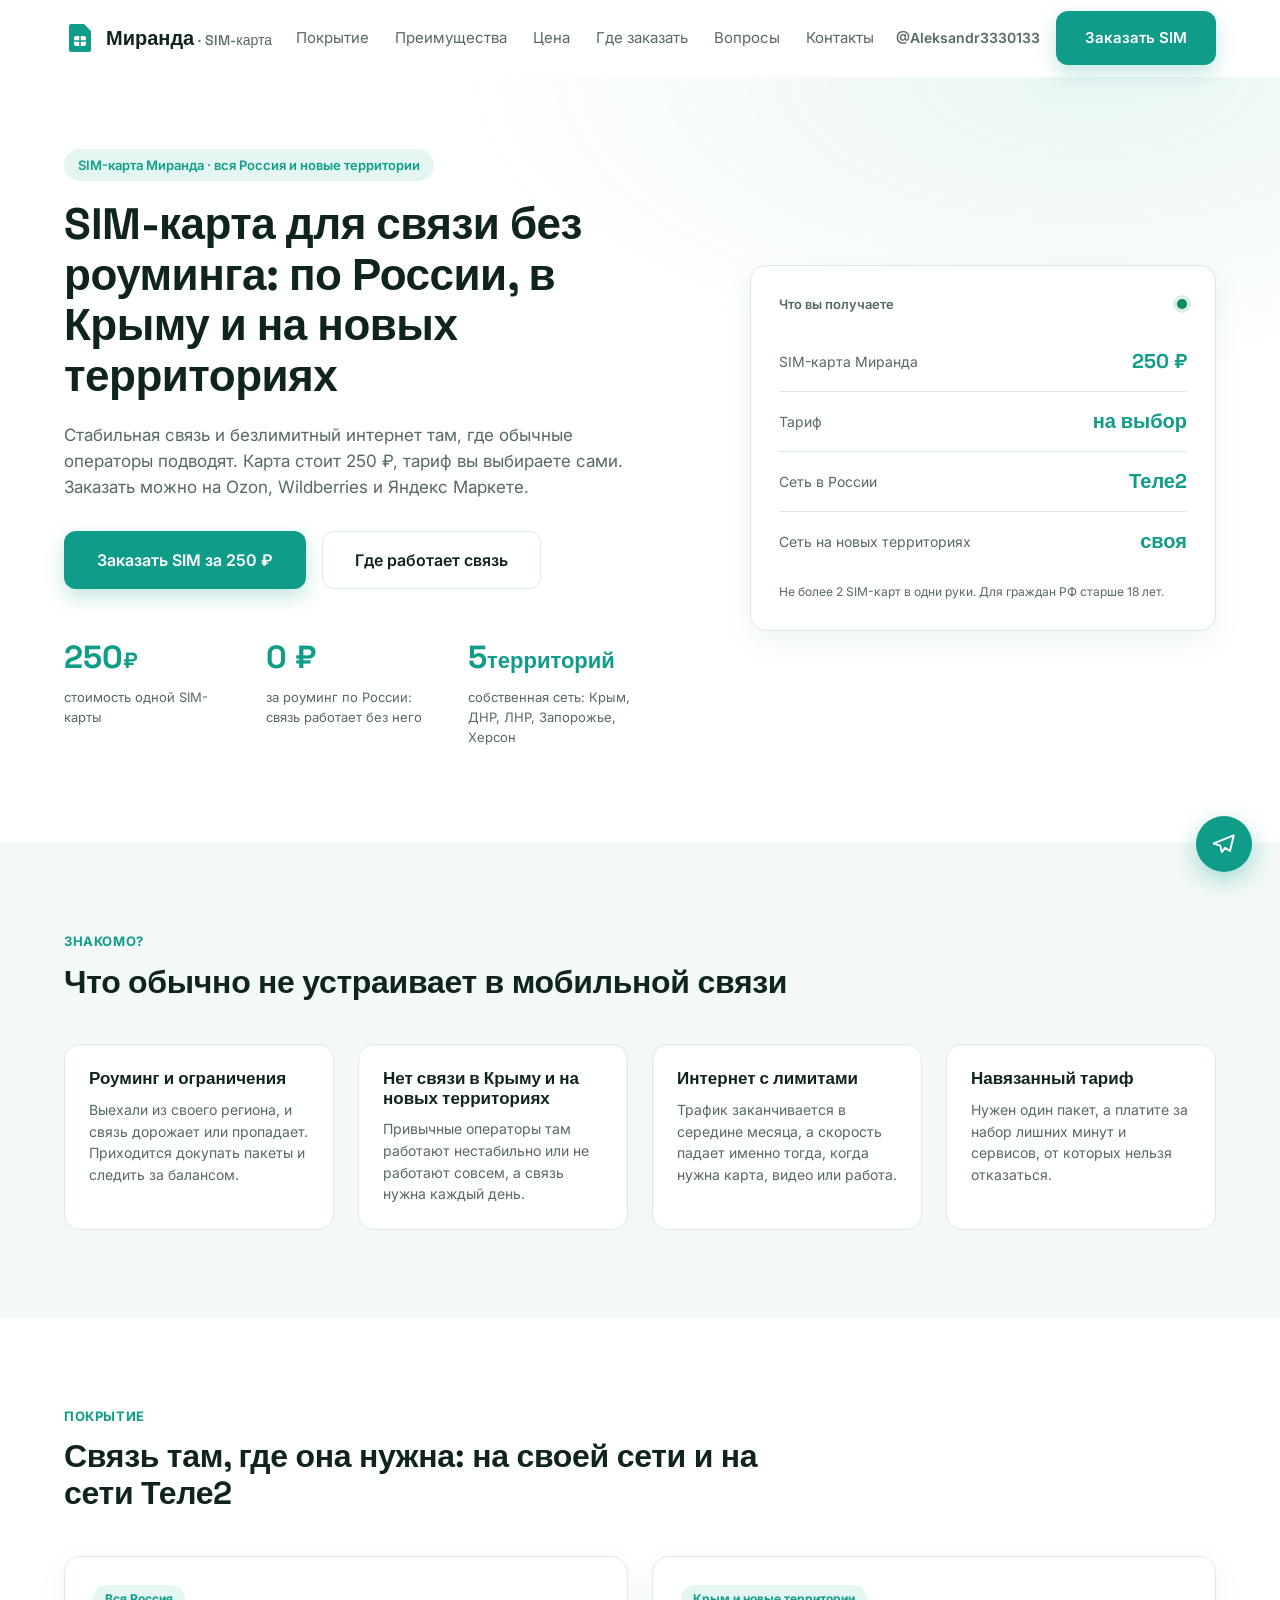
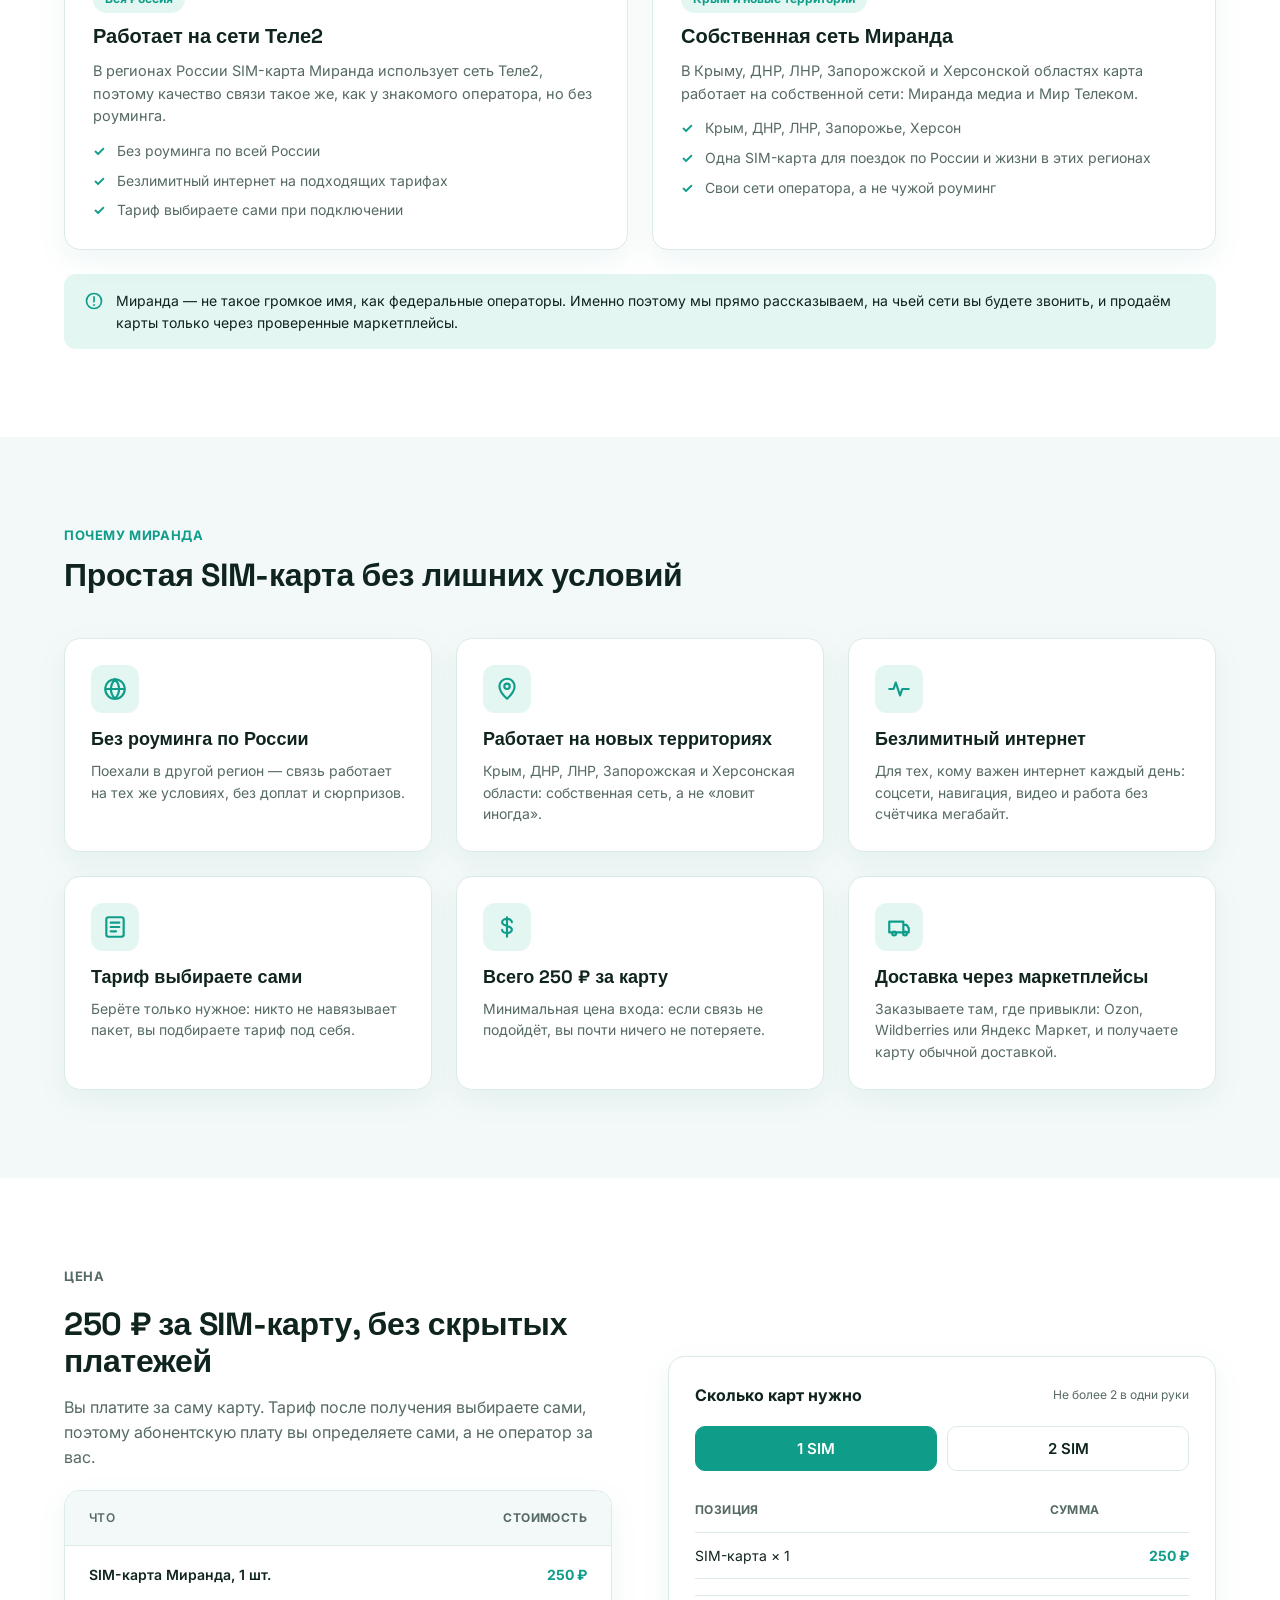
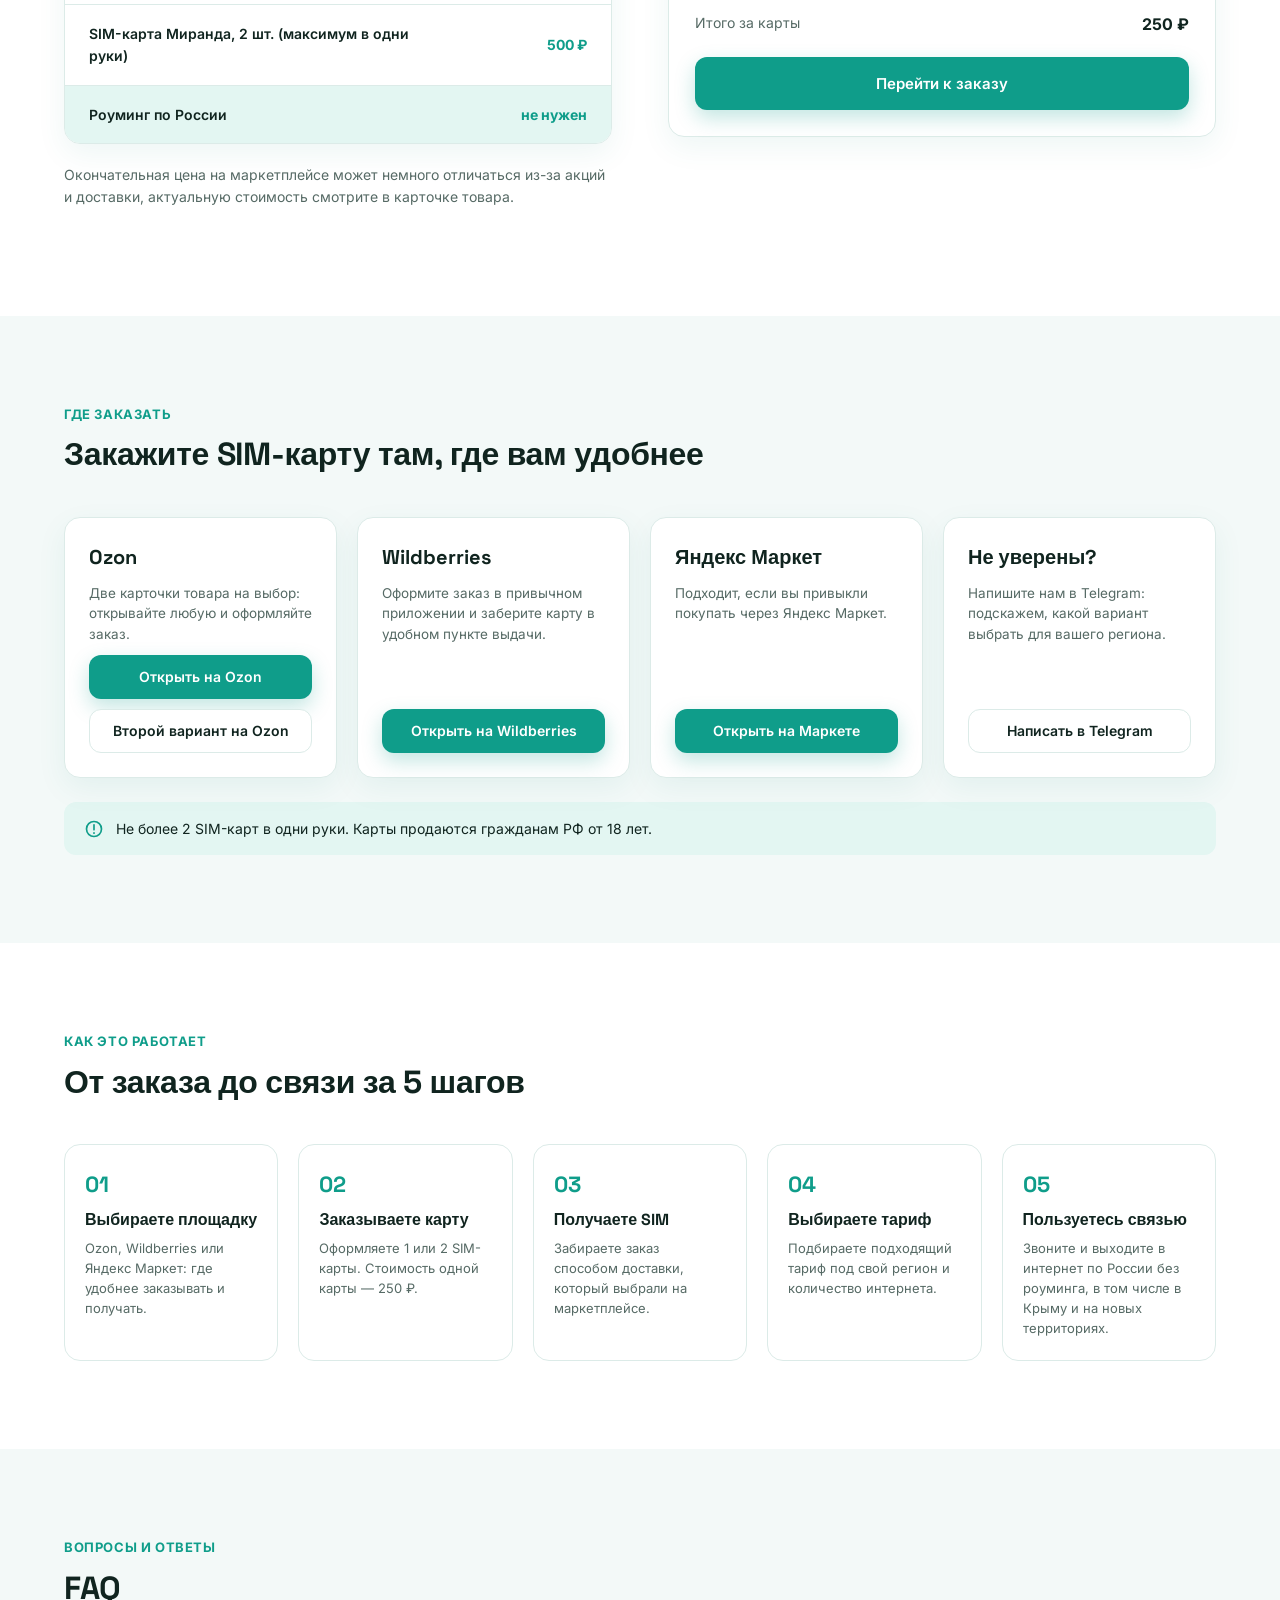
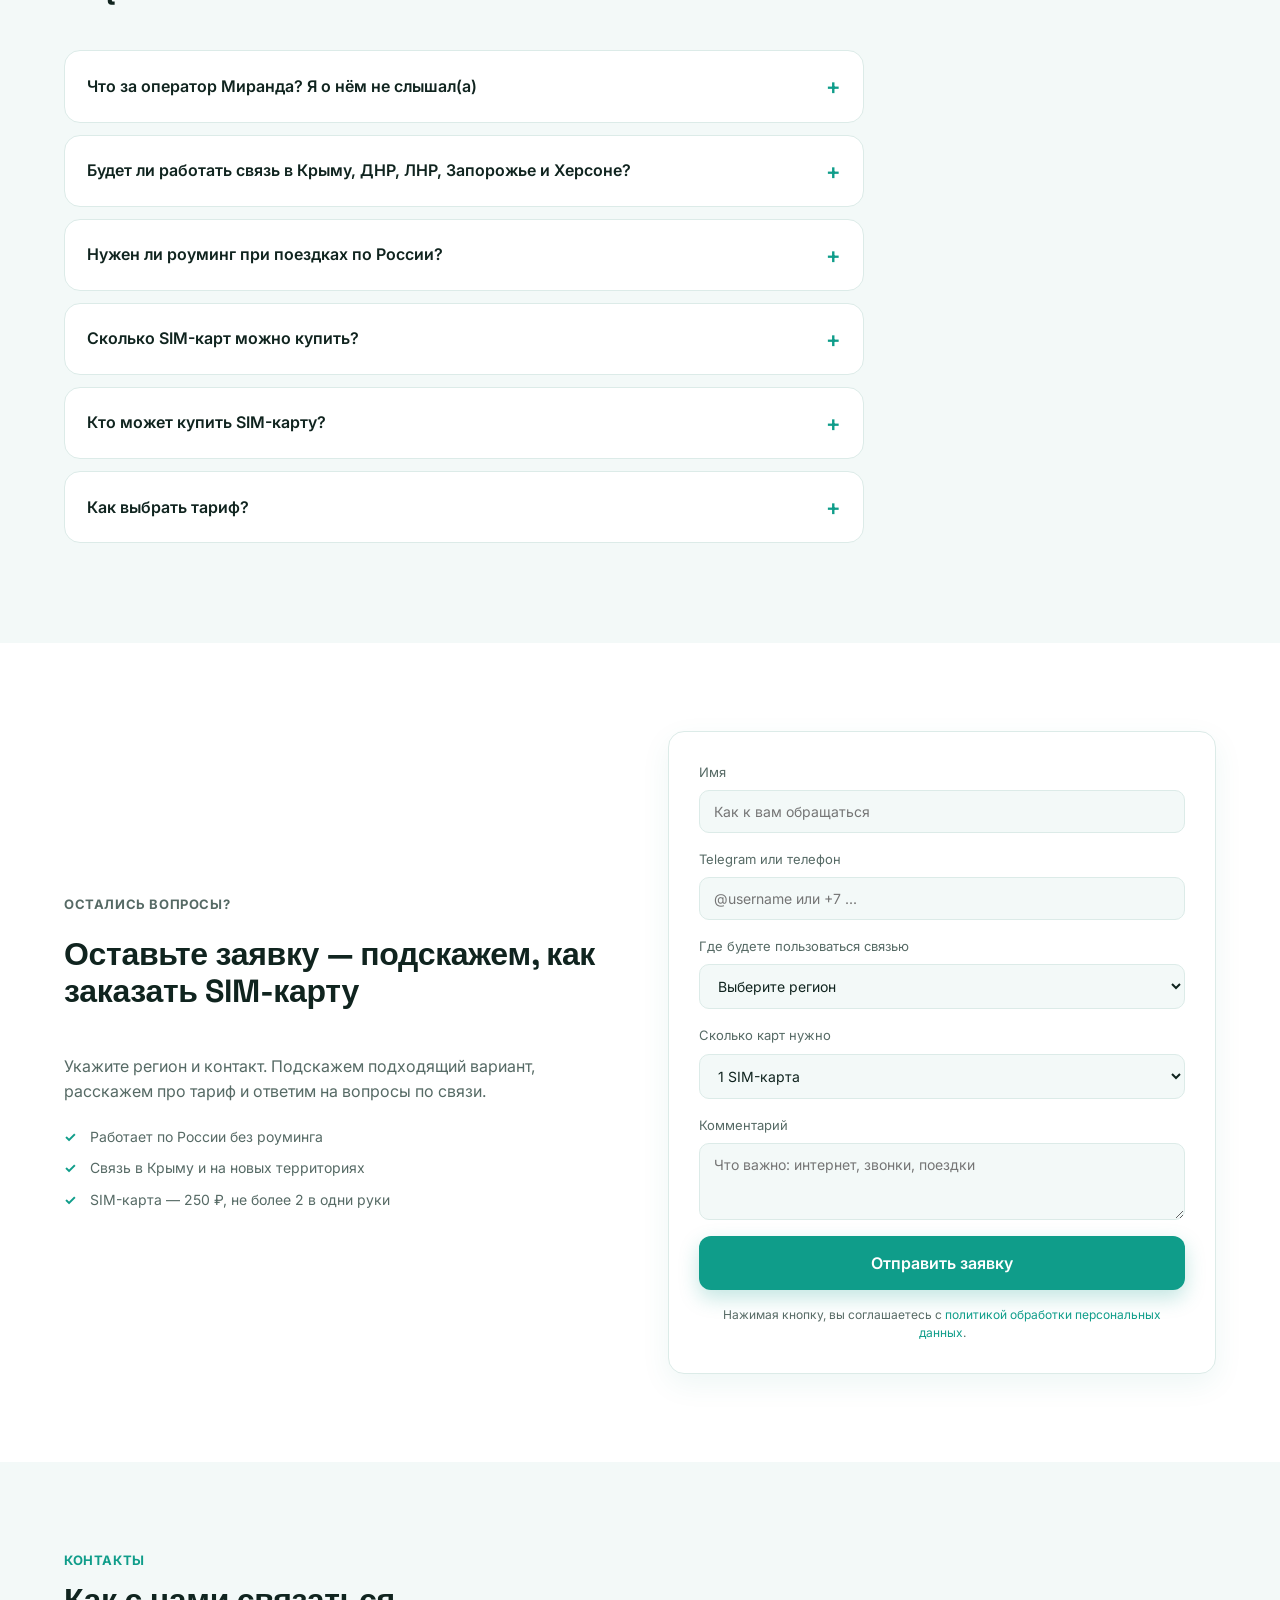
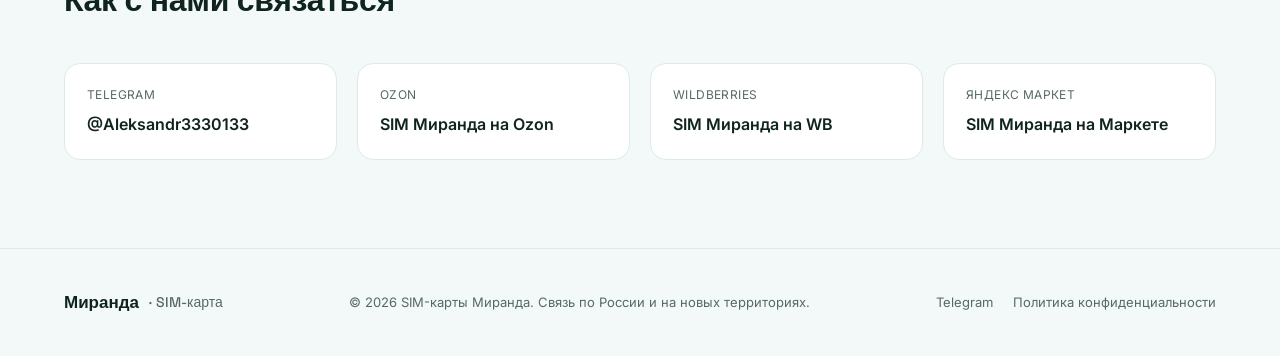
==== index.html @ 52d75801 "init: landing for SIM Miranda" ====
<!DOCTYPE html>
<html lang="ru">
<head>
<meta charset="UTF-8">
<meta name="viewport" content="width=device-width, initial-scale=1.0">
<title>SIM-карта Миранда — 250 ₽, связь без роуминга по России, в Крыму и на новых территориях</title>
<meta name="description" content="SIM-карта Миранда за 250 ₽: работает по всей России без роуминга, в Крыму, ДНР, ЛНР, Запорожской и Херсонской областях. Тариф выбираете сами. Заказ на Ozon, Wildberries и Яндекс Маркете.">
<link rel="preconnect" href="https://fonts.googleapis.com">
<link rel="preconnect" href="https://fonts.gstatic.com" crossorigin>
<link href="https://fonts.googleapis.com/css2?family=Inter:wght@400;500;600;700;800&family=Space+Grotesk:wght@500;600;700&display=swap" rel="stylesheet">
<link rel="stylesheet" href="styles.css">
</head>
<body>

<header class="header" id="header">
  <div class="container header__inner">
    <a href="#home" class="logo">
      <svg class="logo__icon" width="32" height="32" viewBox="0 0 32 32" fill="none" aria-hidden="true"><path d="M7 2h13l7 7v19a2 2 0 01-2 2H7a2 2 0 01-2-2V4a2 2 0 012-2z" fill="currentColor"/><rect x="10" y="14" width="12" height="10" rx="2" fill="#fff"/><path d="M10 19h12M16 14v10" stroke="currentColor" stroke-width="1.5"/></svg>
      <span>Миранда<span class="logo__suffix"> · SIM-карта</span></span>
    </a>
    <nav class="nav" id="nav">
      <a href="#coverage">Покрытие</a>
      <a href="#advantages">Преимущества</a>
      <a href="#prices">Цена</a>
      <a href="#order">Где заказать</a>
      <a href="#faq">Вопросы</a>
      <a href="#contacts">Контакты</a>
    </nav>
    <div class="header__actions">
      <a href="https://t.me/Aleksandr3330133" class="header__tg" target="_blank" rel="noopener">@Aleksandr3330133</a>
      <a href="#order" class="btn btn--primary">Заказать SIM</a>
      <button class="burger" id="burger" aria-label="Меню">
        <span></span><span></span><span></span>
      </button>
    </div>
  </div>
</header>

<main>

  <!-- HERO -->
  <section class="hero" id="home">
    <div class="container hero__inner">
      <div class="hero__content">
        <p class="eyebrow">SIM-карта Миранда · вся Россия и новые территории</p>
        <h1>SIM-карта для связи без роуминга: по России, в Крыму и на новых территориях</h1>
        <p class="hero__lead">Стабильная связь и безлимитный интернет там, где обычные операторы подводят. Карта стоит 250 ₽, тариф вы выбираете сами. Заказать можно на Ozon, Wildberries и Яндекс Маркете.</p>
        <div class="hero__cta">
          <a href="#order" class="btn btn--primary btn--lg">Заказать SIM за 250 ₽</a>
          <a href="#coverage" class="btn btn--ghost btn--lg">Где работает связь</a>
        </div>
        <div class="hero__stats">
          <div class="stat">
            <span class="stat__val"><span class="stat__num" data-target="250">0</span><span class="stat__plus"> ₽</span></span>
            <span class="stat__label">стоимость одной SIM-карты</span>
          </div>
          <div class="stat">
            <span class="stat__val"><span class="stat__num--text">0 ₽</span></span>
            <span class="stat__label">за роуминг по России: связь работает без него</span>
          </div>
          <div class="stat">
            <span class="stat__val"><span class="stat__num" data-target="5">0</span><span class="stat__plus"> территорий</span></span>
            <span class="stat__label">собственная сеть: Крым, ДНР, ЛНР, Запорожье, Херсон</span>
          </div>
        </div>
      </div>
      <div class="hero__card">
        <div class="hero__card-top">
          <span class="hero__card-tag">Что вы получаете</span>
          <span class="hero__card-dot"></span>
        </div>
        <div class="rank-row"><span class="rank-row__label">SIM-карта Миранда</span><span class="rank-row__val">250 ₽</span></div>
        <div class="rank-row"><span class="rank-row__label">Тариф</span><span class="rank-row__val">на выбор</span></div>
        <div class="rank-row"><span class="rank-row__label">Сеть в России</span><span class="rank-row__val">Теле2</span></div>
        <div class="rank-row"><span class="rank-row__label">Сеть на новых территориях</span><span class="rank-row__val">своя</span></div>
        <p class="hero__card-note">Не более 2 SIM-карт в одни руки. Для граждан РФ старше 18 лет.</p>
      </div>
    </div>
  </section>

  <!-- PAINS -->
  <section class="section section--alt" id="pains">
    <div class="container">
      <p class="section__eyebrow">Знакомо?</p>
      <h2 class="section__title">Что обычно не устраивает в мобильной связи</h2>
      <div class="grid grid--4">
        <div class="pain">
          <h3>Роуминг и ограничения</h3>
          <p>Выехали из своего региона, и связь дорожает или пропадает. Приходится докупать пакеты и следить за балансом.</p>
        </div>
        <div class="pain">
          <h3>Нет связи в Крыму и на новых территориях</h3>
          <p>Привычные операторы там работают нестабильно или не работают совсем, а связь нужна каждый день.</p>
        </div>
        <div class="pain">
          <h3>Интернет с лимитами</h3>
          <p>Трафик заканчивается в середине месяца, а скорость падает именно тогда, когда нужна карта, видео или работа.</p>
        </div>
        <div class="pain">
          <h3>Навязанный тариф</h3>
          <p>Нужен один пакет, а платите за набор лишних минут и сервисов, от которых нельзя отказаться.</p>
        </div>
      </div>
    </div>
  </section>

  <!-- COVERAGE -->
  <section class="section" id="coverage">
    <div class="container">
      <p class="section__eyebrow">Покрытие</p>
      <h2 class="section__title">Связь там, где она нужна: на своей сети и на сети Теле2</h2>
      <div class="grid grid--2">
        <div class="net">
          <span class="net__tag">Вся Россия</span>
          <h3>Работает на сети Теле2</h3>
          <p>В регионах России SIM-карта Миранда использует сеть Теле2, поэтому качество связи такое же, как у знакомого оператора, но без роуминга.</p>
          <ul>
            <li>Без роуминга по всей России</li>
            <li>Безлимитный интернет на подходящих тарифах</li>
            <li>Тариф выбираете сами при подключении</li>
          </ul>
        </div>
        <div class="net">
          <span class="net__tag">Крым и новые территории</span>
          <h3>Собственная сеть Миранда</h3>
          <p>В Крыму, ДНР, ЛНР, Запорожской и Херсонской областях карта работает на собственной сети: Миранда медиа и Мир Телеком.</p>
          <ul>
            <li>Крым, ДНР, ЛНР, Запорожье, Херсон</li>
            <li>Одна SIM-карта для поездок по России и жизни в этих регионах</li>
            <li>Свои сети оператора, а не чужой роуминг</li>
          </ul>
        </div>
      </div>
      <div class="limit">
        <svg width="20" height="20" viewBox="0 0 24 24" fill="none" aria-hidden="true"><circle cx="12" cy="12" r="9" stroke="currentColor" stroke-width="2"/><path d="M12 7v6M12 16.5v.5" stroke="currentColor" stroke-width="2" stroke-linecap="round"/></svg>
        <span>Миранда — не такое громкое имя, как федеральные операторы. Именно поэтому мы прямо рассказываем, на чьей сети вы будете звонить, и продаём карты только через проверенные маркетплейсы.</span>
      </div>
    </div>
  </section>

  <!-- ADVANTAGES -->
  <section class="section section--alt" id="advantages">
    <div class="container">
      <p class="section__eyebrow">Почему Миранда</p>
      <h2 class="section__title">Простая SIM-карта без лишних условий</h2>
      <div class="grid grid--3">
        <div class="adv">
          <div class="adv__icon">
            <svg width="26" height="26" viewBox="0 0 24 24" fill="none"><circle cx="12" cy="12" r="9" stroke="currentColor" stroke-width="2"/><path d="M3 12h18M12 3c2.5 2.7 3.8 5.7 3.8 9S14.500 18.300 12 21c-2.500-2.700-3.800-5.700-3.800-9S9.500 5.700 12 3z" stroke="currentColor" stroke-width="2"/></svg>
          </div>
          <h3>Без роуминга по России</h3>
          <p>Поехали в другой регион — связь работает на тех же условиях, без доплат и сюрпризов.</p>
        </div>
        <div class="adv">
          <div class="adv__icon">
            <svg width="26" height="26" viewBox="0 0 24 24" fill="none"><path d="M12 21s-7-6.200-7-11.500a7 7 0 0114 0C19 14.800 12 21 12 21z" stroke="currentColor" stroke-width="2" stroke-linejoin="round"/><circle cx="12" cy="9.500" r="2.500" stroke="currentColor" stroke-width="2"/></svg>
          </div>
          <h3>Работает на новых территориях</h3>
          <p>Крым, ДНР, ЛНР, Запорожская и Херсонская области: собственная сеть, а не «ловит иногда».</p>
        </div>
        <div class="adv">
          <div class="adv__icon">
            <svg width="26" height="26" viewBox="0 0 24 24" fill="none"><path d="M3 12h4l2-6 4 12 2-6h6" stroke="currentColor" stroke-width="2" stroke-linecap="round" stroke-linejoin="round"/></svg>
          </div>
          <h3>Безлимитный интернет</h3>
          <p>Для тех, кому важен интернет каждый день: соцсети, навигация, видео и работа без счётчика мегабайт.</p>
        </div>
        <div class="adv">
          <div class="adv__icon">
            <svg width="26" height="26" viewBox="0 0 24 24" fill="none"><rect x="4" y="3" width="16" height="18" rx="2" stroke="currentColor" stroke-width="2"/><path d="M8 8h8M8 12h8M8 16h5" stroke="currentColor" stroke-width="2" stroke-linecap="round"/></svg>
          </div>
          <h3>Тариф выбираете сами</h3>
          <p>Берёте только нужное: никто не навязывает пакет, вы подбираете тариф под себя.</p>
        </div>
        <div class="adv">
          <div class="adv__icon">
            <svg width="26" height="26" viewBox="0 0 24 24" fill="none"><path d="M12 3v18M16.500 7.500c0-1.700-2-3-4.500-3s-4.500 1.300-4.500 3 2 2.700 4.500 3.500 4.500 1.800 4.500 3.500-2 3-4.500 3-4.500-1.300-4.500-3" stroke="currentColor" stroke-width="2" stroke-linecap="round"/></svg>
          </div>
          <h3>Всего 250 ₽ за карту</h3>
          <p>Минимальная цена входа: если связь не подойдёт, вы почти ничего не потеряете.</p>
        </div>
        <div class="adv">
          <div class="adv__icon">
            <svg width="26" height="26" viewBox="0 0 24 24" fill="none"><path d="M3 7h13v10H3zM16 10h3l2 3v4h-5z" stroke="currentColor" stroke-width="2" stroke-linejoin="round"/><circle cx="7.500" cy="18" r="1.800" stroke="currentColor" stroke-width="2"/><circle cx="17.500" cy="18" r="1.800" stroke="currentColor" stroke-width="2"/></svg>
          </div>
          <h3>Доставка через маркетплейсы</h3>
          <p>Заказываете там, где привыкли: Ozon, Wildberries или Яндекс Маркет, и получаете карту обычной доставкой.</p>
        </div>
      </div>
    </div>
  </section>

  <!-- PRICES -->
  <section class="section" id="prices">
    <div class="container result">
      <div>
        <p class="section__eyebrow">Цена</p>
        <h2 class="section__title" style="margin-bottom:16px">250 ₽ за SIM-карту, без скрытых платежей</h2>
        <p>Вы платите за саму карту. Тариф после получения выбираете сами, поэтому абонентскую плату вы определяете сами, а не оператор за вас.</p>
        <div class="price-table" style="margin-bottom:20px">
          <div class="price-row price-row--head"><span>Что</span><span>Стоимость</span></div>
          <div class="price-row"><span>SIM-карта Миранда, 1 шт.</span><span>250 ₽</span></div>
          <div class="price-row"><span>SIM-карта Миранда, 2 шт. (максимум в одни руки)</span><span>500 ₽</span></div>
          <div class="price-row price-row--highlight"><span>Роуминг по России</span><span>не нужен</span></div>
        </div>
        <p class="price-note">Окончательная цена на маркетплейсе может немного отличаться из-за акций и доставки, актуальную стоимость смотрите в карточке товара.</p>
      </div>
      <div class="wtable">
        <div class="wtable__top">
          <b>Сколько карт нужно</b>
          <span class="wtable__chip">Не более 2 в одни руки</span>
        </div>
        <div class="qty" id="qty">
          <button type="button" data-q="1" class="is-on">1 SIM</button>
          <button type="button" data-q="2">2 SIM</button>
        </div>
        <div class="wtable__row wtable__row--head"><span>Позиция</span><span></span><span>Сумма</span></div>
        <div class="wtable__row"><span id="qtyLabel">SIM-карта × 1</span><span></span><span class="wtable__delta" id="qtySum">250 ₽</span></div>
        <div class="wtable__sum"><span>Итого за карты</span><strong id="qtyTotal">250 ₽</strong></div>
        <a href="#order" class="btn btn--primary btn--block" style="margin-top:20px">Перейти к заказу</a>
      </div>
    </div>
  </section>

  <!-- ORDER -->
  <section class="section section--alt" id="order">
    <div class="container">
      <p class="section__eyebrow">Где заказать</p>
      <h2 class="section__title">Закажите SIM-карту там, где вам удобнее</h2>
      <div class="markets">
        <div class="market">
          <span class="market__name">Ozon</span>
          <p>Две карточки товара на выбор: открывайте любую и оформляйте заказ.</p>
          <a href="https://www.ozon.ru/product/sim-karta-miranda-3525319256/?_bctx=CAQQ39IR&amp;at=1qam1NKAMAFebcHQBEXDwhZt_a1XIPN-&amp;hs=1&amp;sh=4GCfGAjV5A" class="btn btn--primary btn--block btn--sm" target="_blank" rel="noopener">Открыть на Ozon</a>
          <a href="https://www.ozon.ru/product/sim-karta-miranda-2123709437/?_bctx=CAQQ39IR&amp;at=1qam1VuXxth9lbpheuyc1mI0ijPS_dCm&amp;hs=1&amp;sh=4GCfGCoNNw" class="btn btn--ghost btn--block btn--sm" target="_blank" rel="noopener">Второй вариант на Ozon</a>
        </div>
        <div class="market">
          <span class="market__name">Wildberries</span>
          <p>Оформите заказ в привычном приложении и заберите карту в удобном пункте выдачи.</p>
          <a href="https://www.wildberries.ru/catalog/189981557/detail.aspx" class="btn btn--primary btn--block btn--sm" target="_blank" rel="noopener">Открыть на Wildberries</a>
        </div>
        <div class="market">
          <span class="market__name">Яндекс Маркет</span>
          <p>Подходит, если вы привыкли покупать через Яндекс Маркет.</p>
          <a href="https://market.yandex.ru/card/sim-karta-miranda/6176003687" class="btn btn--primary btn--block btn--sm" target="_blank" rel="noopener">Открыть на Маркете</a>
        </div>
        <div class="market">
          <span class="market__name">Не уверены?</span>
          <p>Напишите нам в Telegram: подскажем, какой вариант выбрать для вашего региона.</p>
          <a href="https://t.me/Aleksandr3330133" class="btn btn--ghost btn--block btn--sm" target="_blank" rel="noopener">Написать в Telegram</a>
        </div>
      </div>
      <div class="limit">
        <svg width="20" height="20" viewBox="0 0 24 24" fill="none" aria-hidden="true"><circle cx="12" cy="12" r="9" stroke="currentColor" stroke-width="2"/><path d="M12 7v6M12 16.500v.5" stroke="currentColor" stroke-width="2" stroke-linecap="round"/></svg>
        <span>Не более 2 SIM-карт в одни руки. Карты продаются гражданам РФ от 18 лет.</span>
      </div>
    </div>
  </section>

  <!-- PROCESS -->
  <section class="section" id="process">
    <div class="container">
      <p class="section__eyebrow">Как это работает</p>
      <h2 class="section__title">От заказа до связи за 5 шагов</h2>
      <div class="steps">
        <div class="step">
          <span class="step__num">01</span>
          <h3>Выбираете площадку</h3>
          <p>Ozon, Wildberries или Яндекс Маркет: где удобнее заказывать и получать.</p>
        </div>
        <div class="step">
          <span class="step__num">02</span>
          <h3>Заказываете карту</h3>
          <p>Оформляете 1 или 2 SIM-карты. Стоимость одной карты — 250 ₽.</p>
        </div>
        <div class="step">
          <span class="step__num">03</span>
          <h3>Получаете SIM</h3>
          <p>Забираете заказ способом доставки, который выбрали на маркетплейсе.</p>
        </div>
        <div class="step">
          <span class="step__num">04</span>
          <h3>Выбираете тариф</h3>
          <p>Подбираете подходящий тариф под свой регион и количество интернета.</p>
        </div>
        <div class="step">
          <span class="step__num">05</span>
          <h3>Пользуетесь связью</h3>
          <p>Звоните и выходите в интернет по России без роуминга, в том числе в Крыму и на новых территориях.</p>
        </div>
      </div>
    </div>
  </section>

  <!-- FAQ -->
  <section class="section section--alt" id="faq">
    <div class="container">
      <p class="section__eyebrow">Вопросы и ответы</p>
      <h2 class="section__title">FAQ</h2>
      <div class="faq">
        <details class="faq__item">
          <summary>Что за оператор Миранда? Я о нём не слышал(а)</summary>
          <p>Миранда — не такой известный бренд, как федеральные операторы, поэтому мы сразу говорим, как всё устроено: в регионах России карта работает на сети Теле2, а в Крыму и на новых территориях — на собственной сети Миранда медиа и Мир Телеком.</p>
        </details>
        <details class="faq__item">
          <summary>Будет ли работать связь в Крыму, ДНР, ЛНР, Запорожье и Херсоне?</summary>
          <p>Да, это одно из главных преимуществ: на новых территориях карта работает на собственной сети оператора, а не «ловит» чужую. Один номер подходит и для поездок по России, и для жизни в этих регионах.</p>
        </details>
        <details class="faq__item">
          <summary>Нужен ли роуминг при поездках по России?</summary>
          <p>Нет. Карта работает по России без роуминга и ограничений по регионам.</p>
        </details>
        <details class="faq__item">
          <summary>Сколько SIM-карт можно купить?</summary>
          <p>Одну или две в одни руки. Это ограничение сознательное: мы продаём карты для личного использования, а не для перепродажи.</p>
        </details>
        <details class="faq__item">
          <summary>Кто может купить SIM-карту?</summary>
          <p>Граждане РФ старше 18 лет. Карта оформляется для личного использования.</p>
        </details>
        <details class="faq__item">
          <summary>Как выбрать тариф?</summary>
          <p>Тариф вы выбираете сами при подключении карты: под нужное количество интернета и минут. Если сомневаетесь, напишите нам в Telegram, и мы подскажем.</p>
        </details>
      </div>
    </div>
  </section>

  <!-- FORM -->
  <section class="section" id="form">
    <div class="container form-section">
      <div class="form-section__text">
        <p class="section__eyebrow">Остались вопросы?</p>
        <h2 class="section__title">Оставьте заявку — подскажем, как заказать SIM-карту</h2>
        <p>Укажите регион и контакт. Подскажем подходящий вариант, расскажем про тариф и ответим на вопросы по связи.</p>
        <ul class="form-section__list">
          <li>Работает по России без роуминга</li>
          <li>Связь в Крыму и на новых территориях</li>
          <li>SIM-карта — 250 ₽, не более 2 в одни руки</li>
        </ul>
      </div>
      <form class="form" id="leadForm">
        <input type="text" name="_gotcha" style="display:none" tabindex="-1" autocomplete="off">
        <label>
          Имя
          <input type="text" name="name" placeholder="Как к вам обращаться" required>
        </label>
        <label>
          Telegram или телефон
          <input type="text" name="contact" placeholder="@username или +7 ..." required>
        </label>
        <label>
          Где будете пользоваться связью
          <select name="region">
            <option value="">Выберите регион</option>
            <option>По России (регионы)</option>
            <option>Крым</option>
            <option>ДНР</option>
            <option>ЛНР</option>
            <option>Запорожская область</option>
            <option>Херсонская область</option>
          </select>
        </label>
        <label>
          Сколько карт нужно
          <select name="qty">
            <option>1 SIM-карта</option>
            <option>2 SIM-карты</option>
          </select>
        </label>
        <label>
          Комментарий
          <textarea name="comment" rows="3" placeholder="Что важно: интернет, звонки, поездки"></textarea>
        </label>
        <button type="submit" class="btn btn--primary btn--lg btn--block">Отправить заявку</button>
        <p class="form__note">Нажимая кнопку, вы соглашаетесь с <a href="privacy.html">политикой обработки персональных данных</a>.</p>
      </form>
    </div>
  </section>

  <!-- CONTACTS -->
  <section class="section section--alt" id="contacts">
    <div class="container">
      <p class="section__eyebrow">Контакты</p>
      <h2 class="section__title">Как с нами связаться</h2>
      <div class="contacts">
        <div class="contact-card">
          <span class="contact-card__label">Telegram</span>
          <a href="https://t.me/Aleksandr3330133" target="_blank" rel="noopener">@Aleksandr3330133</a>
        </div>
        <div class="contact-card">
          <span class="contact-card__label">Ozon</span>
          <a href="https://www.ozon.ru/product/sim-karta-miranda-3525319256/?_bctx=CAQQ39IR&amp;at=1qam1NKAMAFebcHQBEXDwhZt_a1XIPN-&amp;hs=1&amp;sh=4GCfGAjV5A" target="_blank" rel="noopener">SIM Миранда на Ozon</a>
        </div>
        <div class="contact-card">
          <span class="contact-card__label">Wildberries</span>
          <a href="https://www.wildberries.ru/catalog/189981557/detail.aspx" target="_blank" rel="noopener">SIM Миранда на WB</a>
        </div>
        <div class="contact-card">
          <span class="contact-card__label">Яндекс Маркет</span>
          <a href="https://market.yandex.ru/card/sim-karta-miranda/6176003687" target="_blank" rel="noopener">SIM Миранда на Маркете</a>
        </div>
      </div>
    </div>
  </section>

</main>

<footer class="footer">
  <div class="container footer__inner">
    <a href="#home" class="logo logo--footer">Миранда <span class="logo__suffix">· SIM-карта</span></a>
    <p>© <span id="year"></span> SIM-карты Миранда. Связь по России и на новых территориях.</p>
    <div class="footer__links">
      <a href="https://t.me/Aleksandr3330133" target="_blank" rel="noopener">Telegram</a>
      <a href="privacy.html" class="footer__policy">Политика конфиденциальности</a>
    </div>
  </div>
</footer>

<a href="https://t.me/Aleksandr3330133" class="fab" target="_blank" rel="noopener" aria-label="Написать в Telegram">
  <svg viewBox="0 0 24 24" fill="none"><path d="M21 4L2.5 11.5l6 2 1.5 6 3-4 4.5 3L21 4z" stroke="currentColor" stroke-width="1.8" stroke-linejoin="round"/></svg>
</a>

<script src="script.js"></script>
</body>
</html>
---- styles.css ----
:root {
  --bg: #ffffff;
  --bg-alt: #f3f9f8;
  --card: #ffffff;
  --border: #dcebe8;
  --text: #10241f;
  --text-dim: #566a65;
  --accent: #0f9d8a;
  --accent-dim: #0a7a6b;
  --accent-soft: #e3f6f2;
  --good: #0c8a5b;
  --radius: 16px;
  --shadow: 0 10px 30px rgba(10, 122, 107, 0.07);
}

* { margin: 0; padding: 0; box-sizing: border-box; }

html { scroll-behavior: smooth; }

body {
  background: var(--bg);
  color: var(--text);
  font-family: 'Inter', sans-serif;
  line-height: 1.55;
  -webkit-font-smoothing: antialiased;
}

h1, h2, h3, h4 {
  font-family: 'Space Grotesk', sans-serif;
  font-weight: 700;
  line-height: 1.15;
}

a { text-decoration: none; color: inherit; }
ul, ol { list-style: none; }
img { max-width: 100%; display: block; }

.container { max-width: 1200px; margin: 0 auto; padding: 0 24px; }

.accent { color: var(--accent); }

.tag {
  display: inline-block;
  padding: 6px 14px;
  border-radius: 999px;
  font-size: 13px;
  color: var(--accent);
  font-weight: 600;
  margin-bottom: 16px;
  background: var(--accent-soft);
}

/* BUTTONS */
.btn {
  display: inline-flex;
  align-items: center;
  justify-content: center;
  padding: 14px 28px;
  border-radius: 12px;
  font-weight: 600;
  font-size: 15px;
  border: 1px solid transparent;
  cursor: pointer;
  transition: transform .15s ease, background .15s ease, border-color .15s ease;
  white-space: nowrap;
  font-family: inherit;
}
.btn:hover { transform: translateY(-2px); }
.btn--primary { background: var(--accent); color: #fff; box-shadow: 0 8px 20px rgba(15,157,138,0.25); }
.btn--primary:hover { background: var(--accent-dim); }
.btn--ghost { background: #fff; border-color: var(--border); color: var(--text); }
.btn--ghost:hover { border-color: var(--accent); color: var(--accent); }
.btn--lg { padding: 16px 32px; font-size: 16px; }
.btn--sm { padding: 10px 18px; font-size: 14px; }
.btn--block { width: 100%; }

/* HEADER */
.header {
  position: sticky;
  top: 0;
  z-index: 100;
  background: rgba(255,255,255,0.85);
  backdrop-filter: blur(12px);
  border-bottom: 1px solid transparent;
  transition: border-color .2s ease, background .2s ease;
}
.header.scrolled { border-color: var(--border); background: rgba(255,255,255,0.96); }

.header__inner {
  display: flex;
  align-items: center;
  justify-content: space-between;
  gap: 24px;
  min-width: 0;
  height: 76px;
}

.logo {
  display: flex;
  align-items: center;
  gap: 10px;
  font-family: 'Space Grotesk', sans-serif;
  font-size: 20px;
  font-weight: 700;
  flex-shrink: 0;
  white-space: nowrap;
}
.logo__icon { color: var(--accent); flex-shrink: 0; }
.logo__suffix { color: var(--text-dim); font-weight: 500; font-size: 14px; }

.nav { display: flex; align-items: center; gap: 26px; min-width: 0; }
.nav a { font-size: 15px; color: var(--text-dim); white-space: nowrap; transition: color .15s ease; }
.nav a:hover { color: var(--accent); }

.header__actions { display: flex; align-items: center; gap: 16px; flex-shrink: 0; }
.header__tg { font-weight: 600; font-size: 14px; color: var(--text-dim); white-space: nowrap; }
.header__tg:hover { color: var(--accent); }

.burger { display: none; flex-direction: column; gap: 5px; background: none; border: none; cursor: pointer; padding: 4px; }
.burger span { width: 22px; height: 2px; background: var(--text); transition: transform .2s ease, opacity .2s ease; }
.burger.is-open span:nth-child(1) { transform: translateY(7px) rotate(45deg); }
.burger.is-open span:nth-child(2) { opacity: 0; }
.burger.is-open span:nth-child(3) { transform: translateY(-7px) rotate(-45deg); }

/* HERO */
.hero {
  padding: 72px 0 96px;
  background: radial-gradient(900px 420px at 85% 0%, rgba(15,157,138,0.09), transparent 70%), var(--bg);
}
.hero__inner { display: grid; grid-template-columns: 1.15fr 0.85fr; gap: 56px; align-items: center; }
.eyebrow { display: inline-block; color: var(--accent); background: var(--accent-soft); padding: 6px 14px; border-radius: 999px; font-size: 13px; font-weight: 600; }
.hero h1 { font-size: 44px; margin: 18px 0 20px; letter-spacing: -0.5px; }
.hero__lead { color: var(--text-dim); font-size: 17px; margin-bottom: 30px; max-width: 580px; }
.hero__cta { display: flex; gap: 16px; flex-wrap: wrap; margin-bottom: 44px; }

.hero__stats { display: flex; gap: 32px; flex-wrap: wrap; }
.stat { display: flex; flex-direction: column; }
.stat__val { display: flex; align-items: baseline; }
.stat__num, .stat__num--text { font-family: 'Space Grotesk', sans-serif; font-size: 32px; font-weight: 700; color: var(--accent); }
.stat__plus { font-family: 'Space Grotesk', sans-serif; font-size: 22px; font-weight: 700; color: var(--accent); }
.stat__label { font-size: 13px; color: var(--text-dim); max-width: 170px; margin-top: 4px; }

.hero__card {
  background: var(--card);
  border: 1px solid var(--border);
  border-radius: var(--radius);
  padding: 28px;
  box-shadow: var(--shadow);
}
.hero__card-top { display: flex; align-items: center; justify-content: space-between; margin-bottom: 18px; }
.hero__card-tag { font-size: 13px; color: var(--text-dim); font-weight: 600; }
.hero__card-dot { width: 10px; height: 10px; border-radius: 50%; background: var(--good); box-shadow: 0 0 0 4px rgba(12,138,91,0.15); }
.rank-row { display: flex; align-items: center; justify-content: space-between; gap: 14px; padding: 14px 0; border-bottom: 1px solid var(--border); font-size: 14px; }
.rank-row:last-of-type { border-bottom: none; }
.rank-row__label { color: var(--text-dim); }
.rank-row__val { font-family: 'Space Grotesk', sans-serif; font-weight: 700; color: var(--accent); font-size: 20px; white-space: nowrap; }
.hero__card-note { font-size: 12px; color: var(--text-dim); margin-top: 12px; }

/* SECTIONS */
.section { padding: 88px 0; }
.section--alt { background: var(--bg-alt); }
.section__eyebrow { color: var(--accent); font-size: 13px; font-weight: 700; text-transform: uppercase; letter-spacing: 0.6px; margin-bottom: 12px; }
.section__title { font-size: 32px; max-width: 760px; margin-bottom: 44px; letter-spacing: -0.3px; }

.grid { display: grid; gap: 24px; }
.grid--3 { grid-template-columns: repeat(3, 1fr); }
.grid--4 { grid-template-columns: repeat(4, 1fr); }

/* CARDS */
.pain, .adv, .service, .step, .contact-card, .tool {
  background: var(--card);
  border: 1px solid var(--border);
  border-radius: var(--radius);
}
.pain { padding: 24px; }
.pain h3 { font-size: 17px; margin-bottom: 10px; }
.pain p { color: var(--text-dim); font-size: 14px; }

.adv { padding: 26px; box-shadow: var(--shadow); }
.adv__icon { margin-bottom: 16px; color: var(--accent); width: 48px; height: 48px; border-radius: 12px; background: var(--accent-soft); display: flex; align-items: center; justify-content: center; }
.adv h3 { font-size: 18px; margin-bottom: 10px; }
.adv p { color: var(--text-dim); font-size: 14px; }

.service { padding: 26px; display: flex; flex-direction: column; box-shadow: var(--shadow); }
.service h3 { font-size: 18px; margin-bottom: 8px; }
.service p { color: var(--text-dim); font-size: 14px; }
.service__price { display: inline-block; font-size: 14px; color: var(--accent); font-weight: 700; margin-top: auto; padding-top: 16px; }

.tool { padding: 24px; }
.tool__n { display: inline-flex; width: 32px; height: 32px; border-radius: 50%; background: var(--accent); color: #fff; font-weight: 700; font-size: 14px; align-items: center; justify-content: center; margin-bottom: 14px; }
.tool h3 { font-size: 17px; margin-bottom: 8px; }
.tool p { color: var(--text-dim); font-size: 14px; }

/* CHANNELS */
.channels { display: flex; flex-wrap: wrap; gap: 10px; margin-top: 8px; }
.chip { padding: 9px 16px; border-radius: 999px; background: #fff; border: 1px solid var(--border); font-size: 14px; font-weight: 600; color: var(--text); }
.chip--main { background: var(--accent); border-color: var(--accent); color: #fff; }

/* PRICE TABLE */
.price-table { border: 1px solid var(--border); border-radius: var(--radius); overflow: hidden; background: #fff; box-shadow: var(--shadow); }
.price-row { display: grid; grid-template-columns: 2fr 1fr; gap: 16px; padding: 18px 24px; border-bottom: 1px solid var(--border); align-items: center; font-size: 14px; }
.price-row:last-child { border-bottom: none; }
.price-row--head { background: var(--bg-alt); font-weight: 700; color: var(--text-dim); font-size: 12px; text-transform: uppercase; letter-spacing: 0.4px; }
.price-row span:first-child { font-weight: 600; }
.price-row span:last-child { text-align: right; font-weight: 700; color: var(--accent); }
.price-row--head span:last-child { color: var(--text-dim); }
.price-row--highlight { background: var(--accent-soft); }
.price-note { margin-top: 18px; color: var(--text-dim); font-size: 14px; }

/* PROCESS */
.steps { display: grid; grid-template-columns: repeat(5, 1fr); gap: 20px; }
.step { padding: 22px 20px; }
.step__num { font-family: 'Space Grotesk', sans-serif; font-size: 22px; color: var(--accent); font-weight: 700; }
.step h3 { font-size: 16px; margin: 10px 0 8px; }
.step p { color: var(--text-dim); font-size: 13px; }

/* CALC */
.result { display: grid; grid-template-columns: 1fr 1fr; gap: 56px; align-items: center; }
.result p { color: var(--text-dim); margin-bottom: 20px; }
.result__list { display: flex; flex-direction: column; gap: 10px; counter-reset: rl; margin-bottom: 20px; }
.result__list li { position: relative; padding-left: 34px; font-size: 14.5px; color: var(--text-dim); }
.result__list li::before { counter-increment: rl; content: counter(rl); position: absolute; left: 0; top: 0; width: 22px; height: 22px; border-radius: 50%; background: var(--accent-soft); color: var(--accent); font-size: 12px; font-weight: 700; display: flex; align-items: center; justify-content: center; }

.wtable { background: #fff; border: 1px solid var(--border); border-radius: var(--radius); padding: 26px; box-shadow: var(--shadow); }
.wtable__top { display: flex; justify-content: space-between; align-items: center; gap: 12px; margin-bottom: 18px; flex-wrap: wrap; }
.wtable__chip { font-size: 12px; color: var(--text-dim); }
.wtable__row { display: grid; grid-template-columns: 1.4fr 1fr 1fr; gap: 10px; padding: 12px 0; border-bottom: 1px solid var(--border); font-size: 14px; align-items: center; }
.wtable__row:last-of-type { border-bottom: none; }
.wtable__row--head { color: var(--text-dim); font-size: 12px; text-transform: uppercase; letter-spacing: 0.4px; font-weight: 700; }
.wtable__delta { color: var(--accent); font-weight: 700; text-align: right; }
.wtable__sum { display: flex; justify-content: space-between; margin-top: 16px; padding-top: 16px; border-top: 1px solid var(--border); font-size: 14px; color: var(--text-dim); }
.wtable__sum strong { color: var(--text); font-size: 16px; }

/* FAQ */
.faq { max-width: 800px; }
.faq__item { background: #fff; border: 1px solid var(--border); border-radius: var(--radius); padding: 18px 22px; margin-bottom: 12px; }
.faq__item summary { cursor: pointer; font-weight: 600; list-style: none; display: flex; justify-content: space-between; align-items: center; gap: 12px; }
.faq__item summary::-webkit-details-marker { display: none; }
.faq__item summary::after { content: '+'; font-size: 22px; color: var(--accent); }
.faq__item[open] summary::after { content: '−'; }
.faq__item p { color: var(--text-dim); font-size: 14px; margin-top: 14px; }

/* FORM */
.form-section { display: grid; grid-template-columns: 1fr 1fr; gap: 56px; align-items: center; }
.form-section__text p { color: var(--text-dim); margin-bottom: 22px; }
.form-section__list { display: flex; flex-direction: column; gap: 10px; }
.form-section__list li { padding-left: 26px; position: relative; font-size: 14px; color: var(--text-dim); }
.form-section__list li::before { content: '✓'; position: absolute; left: 0; color: var(--accent); font-weight: 700; }

.form { background: #fff; border: 1px solid var(--border); border-radius: var(--radius); padding: 30px; display: flex; flex-direction: column; gap: 16px; box-shadow: var(--shadow); }
.form label { display: flex; flex-direction: column; gap: 8px; font-size: 13px; color: var(--text-dim); }
.form input, .form select, .form textarea {
  background: var(--bg-alt);
  border: 1px solid var(--border);
  border-radius: 10px;
  padding: 12px 14px;
  color: var(--text);
  font-family: inherit;
  font-size: 14px;
  resize: vertical;
}
.form input:focus, .form select:focus, .form textarea:focus { outline: none; border-color: var(--accent); background: #fff; }
.form__note { font-size: 12px; color: var(--text-dim); text-align: center; }
.form__note a { color: var(--accent); }

/* CONTACTS */
.contacts { display: grid; grid-template-columns: repeat(4, 1fr); gap: 20px; }
.contact-card { padding: 22px; display: flex; flex-direction: column; gap: 8px; }
.contact-card__label { font-size: 12px; color: var(--text-dim); text-transform: uppercase; letter-spacing: 0.4px; }
.contact-card a { font-weight: 600; }
.contact-card a:hover { color: var(--accent); }

/* FOOTER */
.footer { background: var(--bg-alt); border-top: 1px solid var(--border); padding: 40px 0; }
.footer__inner, .footer__bottom { display: flex; align-items: center; justify-content: space-between; gap: 24px; flex-wrap: wrap; }
.footer__inner p, .footer__bottom { color: var(--text-dim); font-size: 13px; }
.footer__links { display: flex; gap: 20px; }
.footer__links a { color: var(--text-dim); font-size: 13px; }
.footer__links a:hover { color: var(--accent); }
.logo--footer { font-size: 17px; }

/* FAB */
.fab {
  position: fixed; bottom: 28px; right: 28px; width: 56px; height: 56px; border-radius: 50%;
  background: var(--accent); display: flex; align-items: center; justify-content: center; z-index: 90;
  box-shadow: 0 8px 24px rgba(15,157,138,0.35); transition: transform .2s ease; color: #fff;
}
.fab:hover { transform: scale(1.08); }
.fab svg { width: 26px; height: 26px; }

/* REVEAL */
.reveal { opacity: 0; transform: translateY(24px); transition: opacity .6s ease, transform .6s ease; }
.reveal.is-visible { opacity: 1; transform: translateY(0); }

/* RESPONSIVE */
@media (max-width: 1180px) {
  .nav { gap: 18px; }
  .nav a { font-size: 14px; }
}

@media (max-width: 1100px) {
  .nav { display: none; }
  .burger { display: flex; }
  .nav.is-open {
    display: flex; position: absolute; top: 76px; left: 0; right: 0; background: #fff;
    border-bottom: 1px solid var(--border); flex-direction: column; padding: 20px 24px; gap: 16px;
  }
}

@media (max-width: 900px) {
  .hero__inner { grid-template-columns: 1fr; }
  .hero h1 { font-size: 32px; }
  .grid--4, .grid--3 { grid-template-columns: repeat(2, 1fr); }
  .steps { grid-template-columns: repeat(2, 1fr); }
  .form-section, .result { grid-template-columns: 1fr; }
  .contacts { grid-template-columns: repeat(2, 1fr); }
  .price-row { grid-template-columns: 1fr; gap: 4px; }
  .price-row span:last-child { text-align: left; }
  .footer__inner { flex-direction: column; align-items: flex-start; }
}

@media (max-width: 560px) {
  .header__tg { display: none; }
  .grid--4, .grid--3, .steps, .contacts { grid-template-columns: 1fr; }
  .hero__stats { gap: 24px; }
  .section__title { font-size: 26px; }
  .header__actions .btn { padding: 10px 14px; font-size: 13px; }
}

@media (max-width: 380px) {
  .logo__suffix { display: none; }
}

/* DOC PAGES (materials, scripts, presentation, outreach) */
.doc-header { position: sticky; top: 0; z-index: 100; background: rgba(255,255,255,0.95); backdrop-filter: blur(12px); border-bottom: 1px solid var(--border); }
.doc-bar { display: flex; align-items: center; justify-content: space-between; gap: 24px; height: 76px; }
.doc-bar__actions { display: flex; align-items: center; gap: 14px; }

.doc-hero { padding: 64px 24px 40px; }
.doc-hero h1 { font-size: 36px; margin-bottom: 16px; letter-spacing: -0.3px; }
.doc-hero p { color: var(--text-dim); font-size: 16px; max-width: 680px; }

.doc-section { padding: 0 24px 70px; }
.doc-section h2 { font-size: 22px; margin: 0 0 18px; }
.doc-section h2:not(:first-child) { margin-top: 44px; }

.script-block { background: #fff; border: 1px solid var(--border); border-radius: var(--radius); padding: 24px 26px; margin-bottom: 16px; box-shadow: var(--shadow); }
.script-block h3 { font-size: 16px; margin-bottom: 12px; color: var(--accent); }
.script-block p { color: var(--text); font-size: 14.5px; margin-bottom: 10px; }
.script-block p:last-child { margin-bottom: 0; }
.script-block .who { color: var(--text-dim); font-weight: 600; }

.material-grid { display: grid; grid-template-columns: repeat(3, 1fr); gap: 24px; margin-top: 8px; }
.material-card { background: #fff; border: 1px solid var(--border); border-radius: var(--radius); padding: 28px; display: flex; flex-direction: column; gap: 14px; box-shadow: var(--shadow); }
.material-card__icon { margin-bottom: 4px; color: var(--accent); width: 48px; height: 48px; border-radius: 12px; background: var(--accent-soft); display: flex; align-items: center; justify-content: center; }
.material-card h3 { font-size: 18px; }
.material-card p { color: var(--text-dim); font-size: 14px; flex-grow: 1; }

.usp-grid { display: grid; grid-template-columns: repeat(3, 1fr); gap: 20px; margin-bottom: 8px; }
.usp { background: #fff; border: 1px solid var(--border); border-radius: var(--radius); padding: 22px; text-align: center; box-shadow: var(--shadow); }
.usp__num { font-family: 'Space Grotesk', sans-serif; font-size: 26px; color: var(--accent); font-weight: 700; display: block; margin-bottom: 8px; }
.usp p { color: var(--text-dim); font-size: 13.5px; }

.doc-price-table { border: 1px solid var(--border); border-radius: var(--radius); overflow: hidden; margin-bottom: 8px; background: #fff; }
.doc-price-row { display: grid; grid-template-columns: 2fr 1fr; gap: 16px; padding: 16px 22px; border-bottom: 1px solid var(--border); font-size: 14px; align-items: center; }
.doc-price-row:last-child { border-bottom: none; }
.doc-price-row--head { background: var(--bg-alt); font-weight: 700; color: var(--text-dim); font-size: 12px; text-transform: uppercase; }
.doc-price-row span:last-child { text-align: right; font-weight: 700; color: var(--accent); }
.doc-price-row--head span:last-child { color: var(--text-dim); }
.doc-price-row--highlight { background: var(--accent-soft); }
.doc-note { color: var(--text-dim); font-size: 14px; margin-bottom: 40px; }

@media (max-width: 900px) {
  .material-grid, .usp-grid { grid-template-columns: 1fr; }
  .doc-price-row { grid-template-columns: 1fr; gap: 4px; }
  .doc-price-row span:last-child { text-align: left; }
  .doc-hero h1 { font-size: 28px; }
}

/* SIM PROJECT */
.logo__sim { flex-shrink: 0; }
.net { padding: 28px; background: var(--card); border: 1px solid var(--border); border-radius: var(--radius); box-shadow: var(--shadow); display: flex; flex-direction: column; gap: 12px; }
.net__tag { align-self: flex-start; font-size: 12px; font-weight: 700; color: var(--accent); background: var(--accent-soft); border-radius: 999px; padding: 5px 12px; }
.net h3 { font-size: 20px; }
.net p { color: var(--text-dim); font-size: 14.5px; }
.net ul { display: flex; flex-direction: column; gap: 8px; }
.net li { position: relative; padding-left: 24px; font-size: 14px; color: var(--text-dim); }
.net li::before { content: '✓'; position: absolute; left: 0; color: var(--accent); font-weight: 700; }
.grid--2 { grid-template-columns: repeat(2, 1fr); }

.markets { display: grid; grid-template-columns: repeat(4, 1fr); gap: 20px; }
.market { padding: 24px; background: var(--card); border: 1px solid var(--border); border-radius: var(--radius); box-shadow: var(--shadow); display: flex; flex-direction: column; gap: 10px; }
.market__name { font-family: 'Space Grotesk', sans-serif; font-size: 20px; font-weight: 700; }
.market p { color: var(--text-dim); font-size: 13.5px; flex-grow: 1; }

.qty { display: flex; gap: 10px; margin-bottom: 18px; }
.qty button { flex: 1; padding: 12px; border-radius: 10px; border: 1px solid var(--border); background: #fff; font-family: inherit; font-size: 15px; font-weight: 600; cursor: pointer; color: var(--text); }
.qty button.is-on { background: var(--accent); border-color: var(--accent); color: #fff; }

.limit { display: flex; align-items: flex-start; gap: 12px; padding: 16px 20px; border-radius: 12px; background: var(--accent-soft); color: var(--text); font-size: 14px; margin-top: 24px; }
.limit svg { flex-shrink: 0; color: var(--accent); margin-top: 1px; }

@media (max-width: 900px) {
  .grid--2 { grid-template-columns: 1fr; }
  .markets { grid-template-columns: repeat(2, 1fr); }
}
@media (max-width: 560px) {
  .markets { grid-template-columns: 1fr; }
}
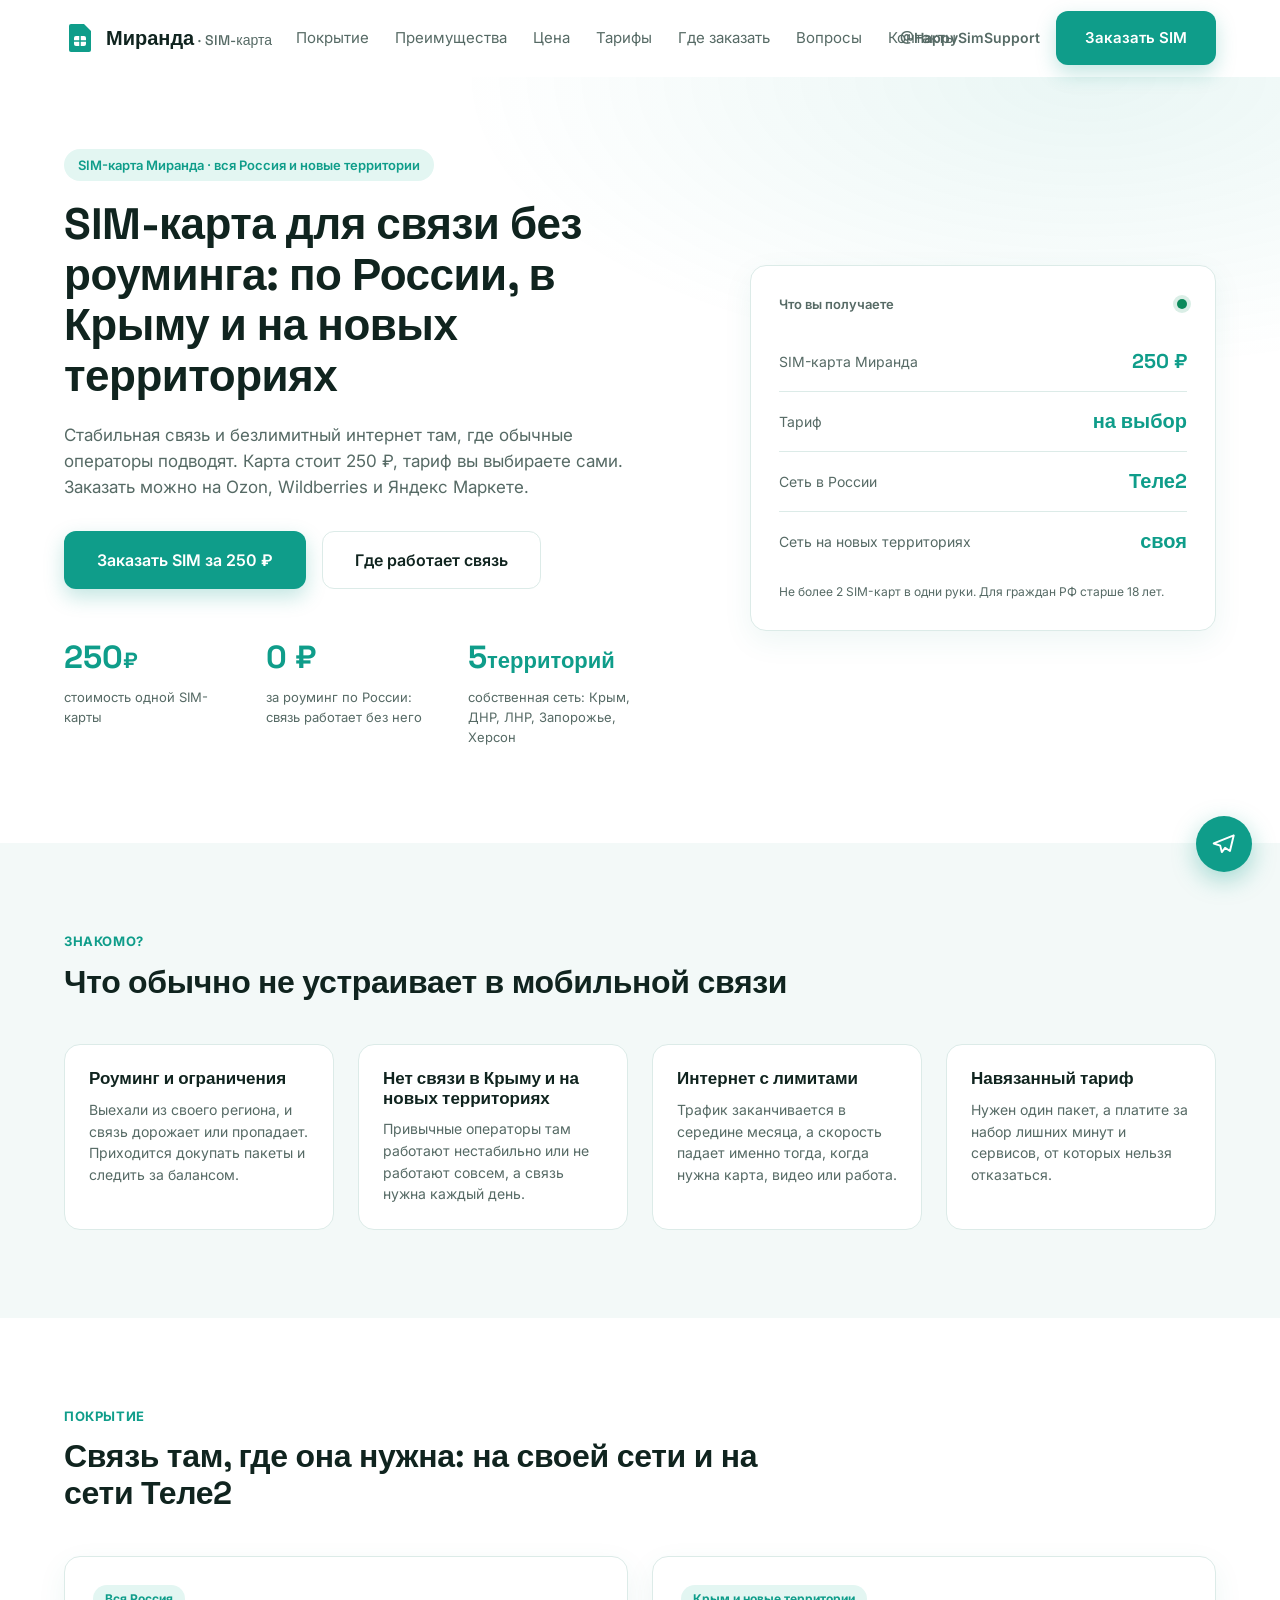
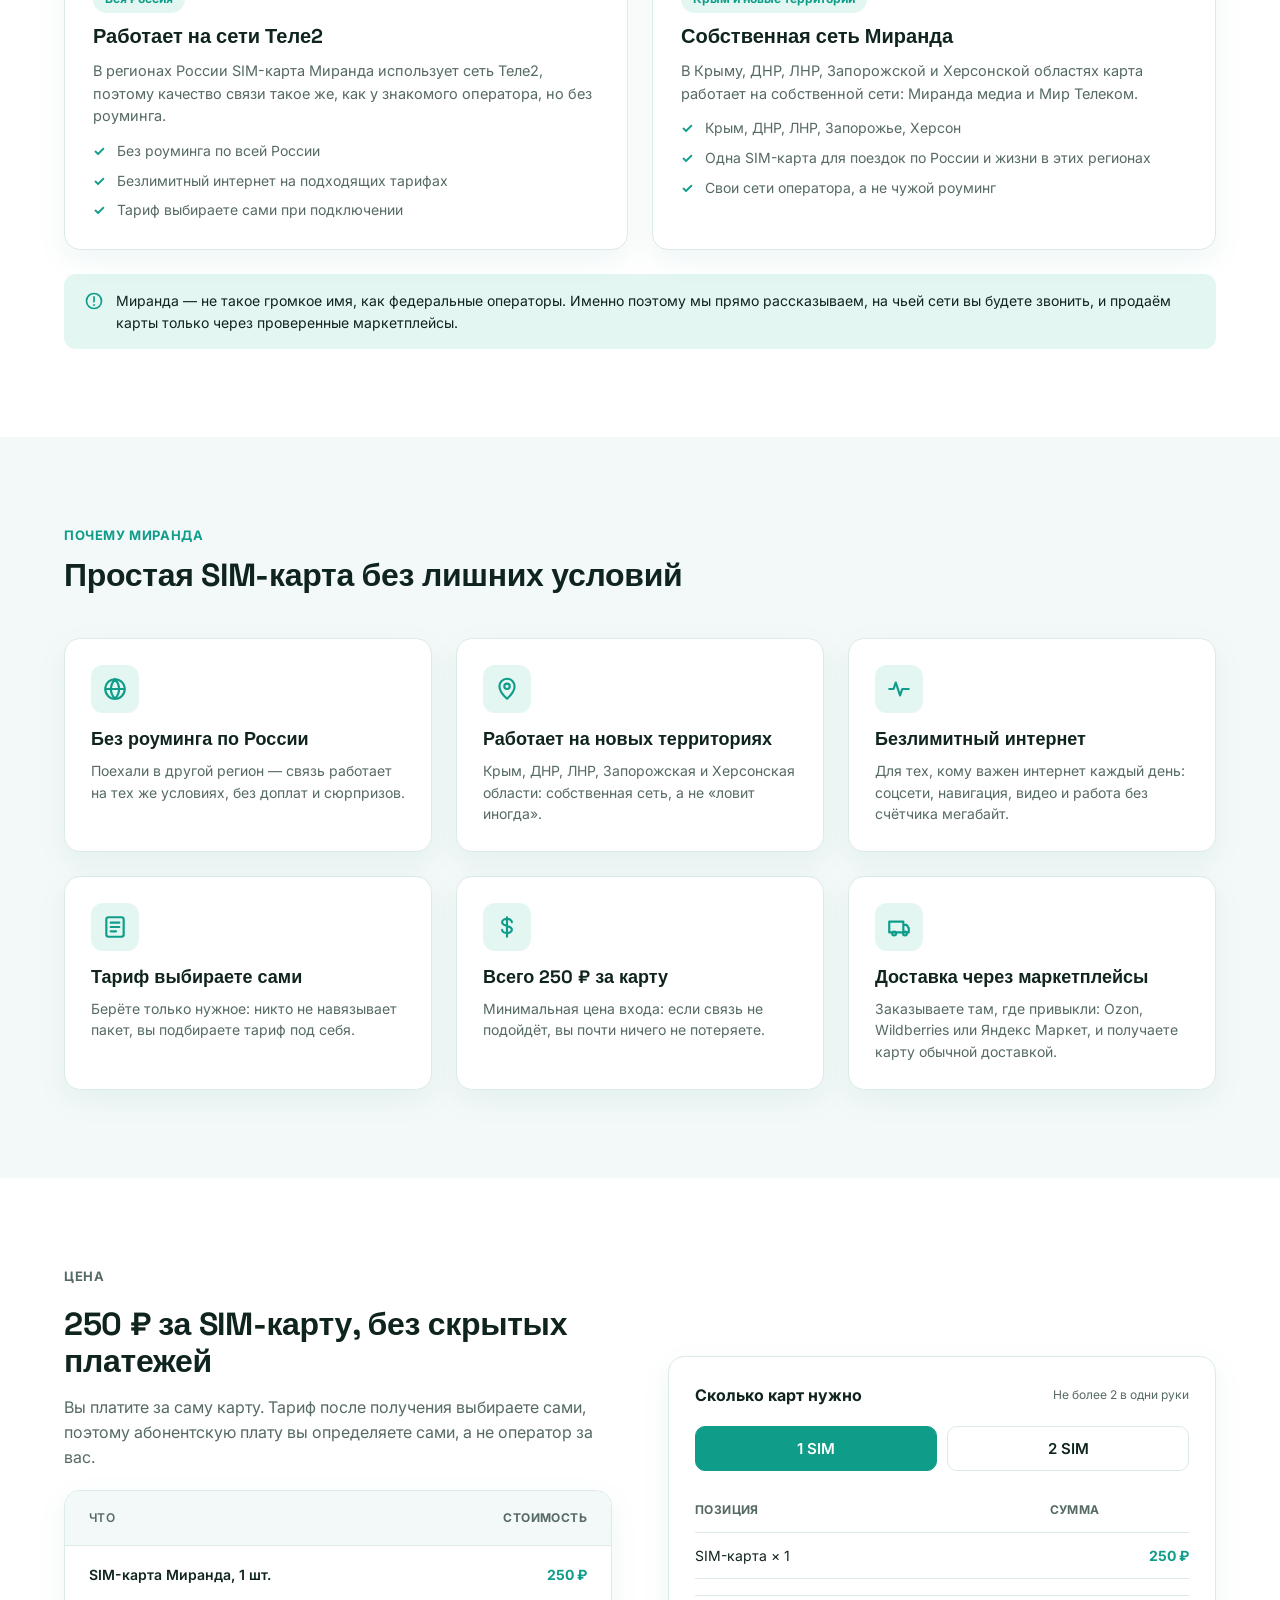
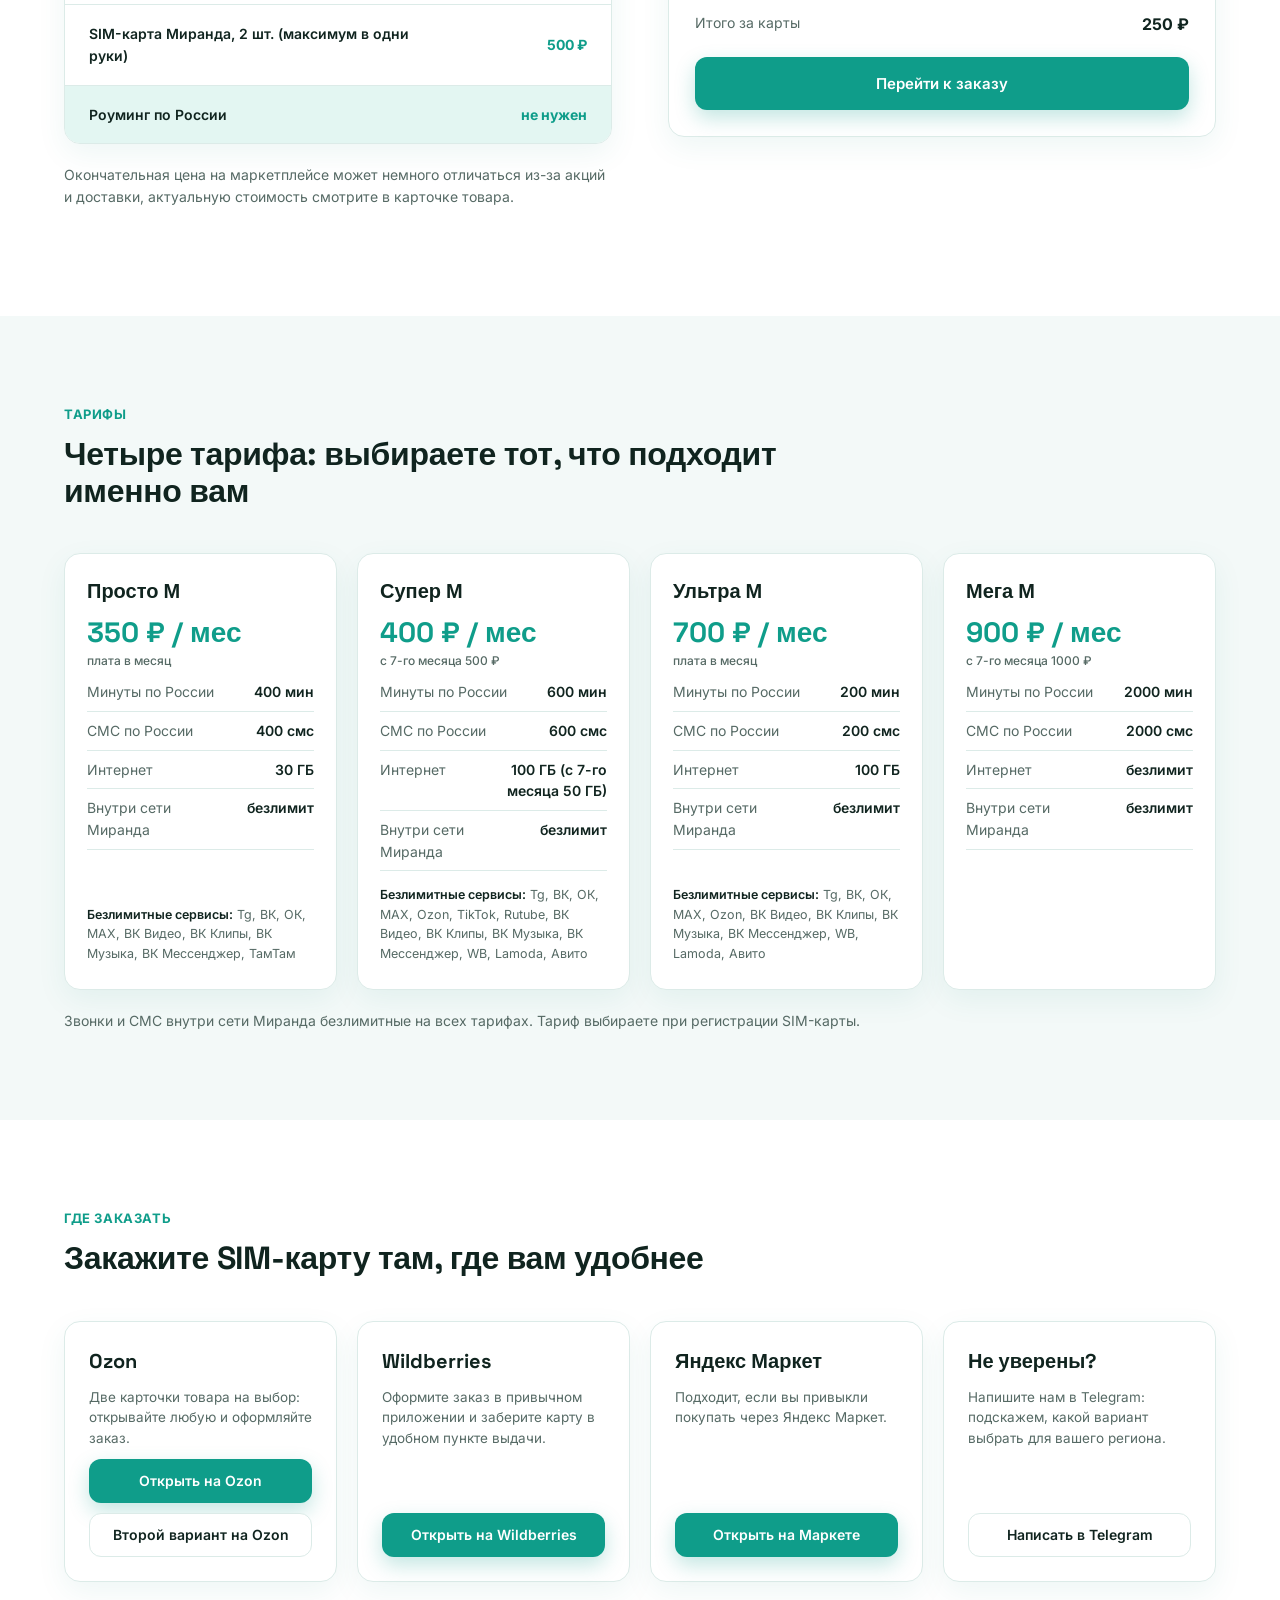
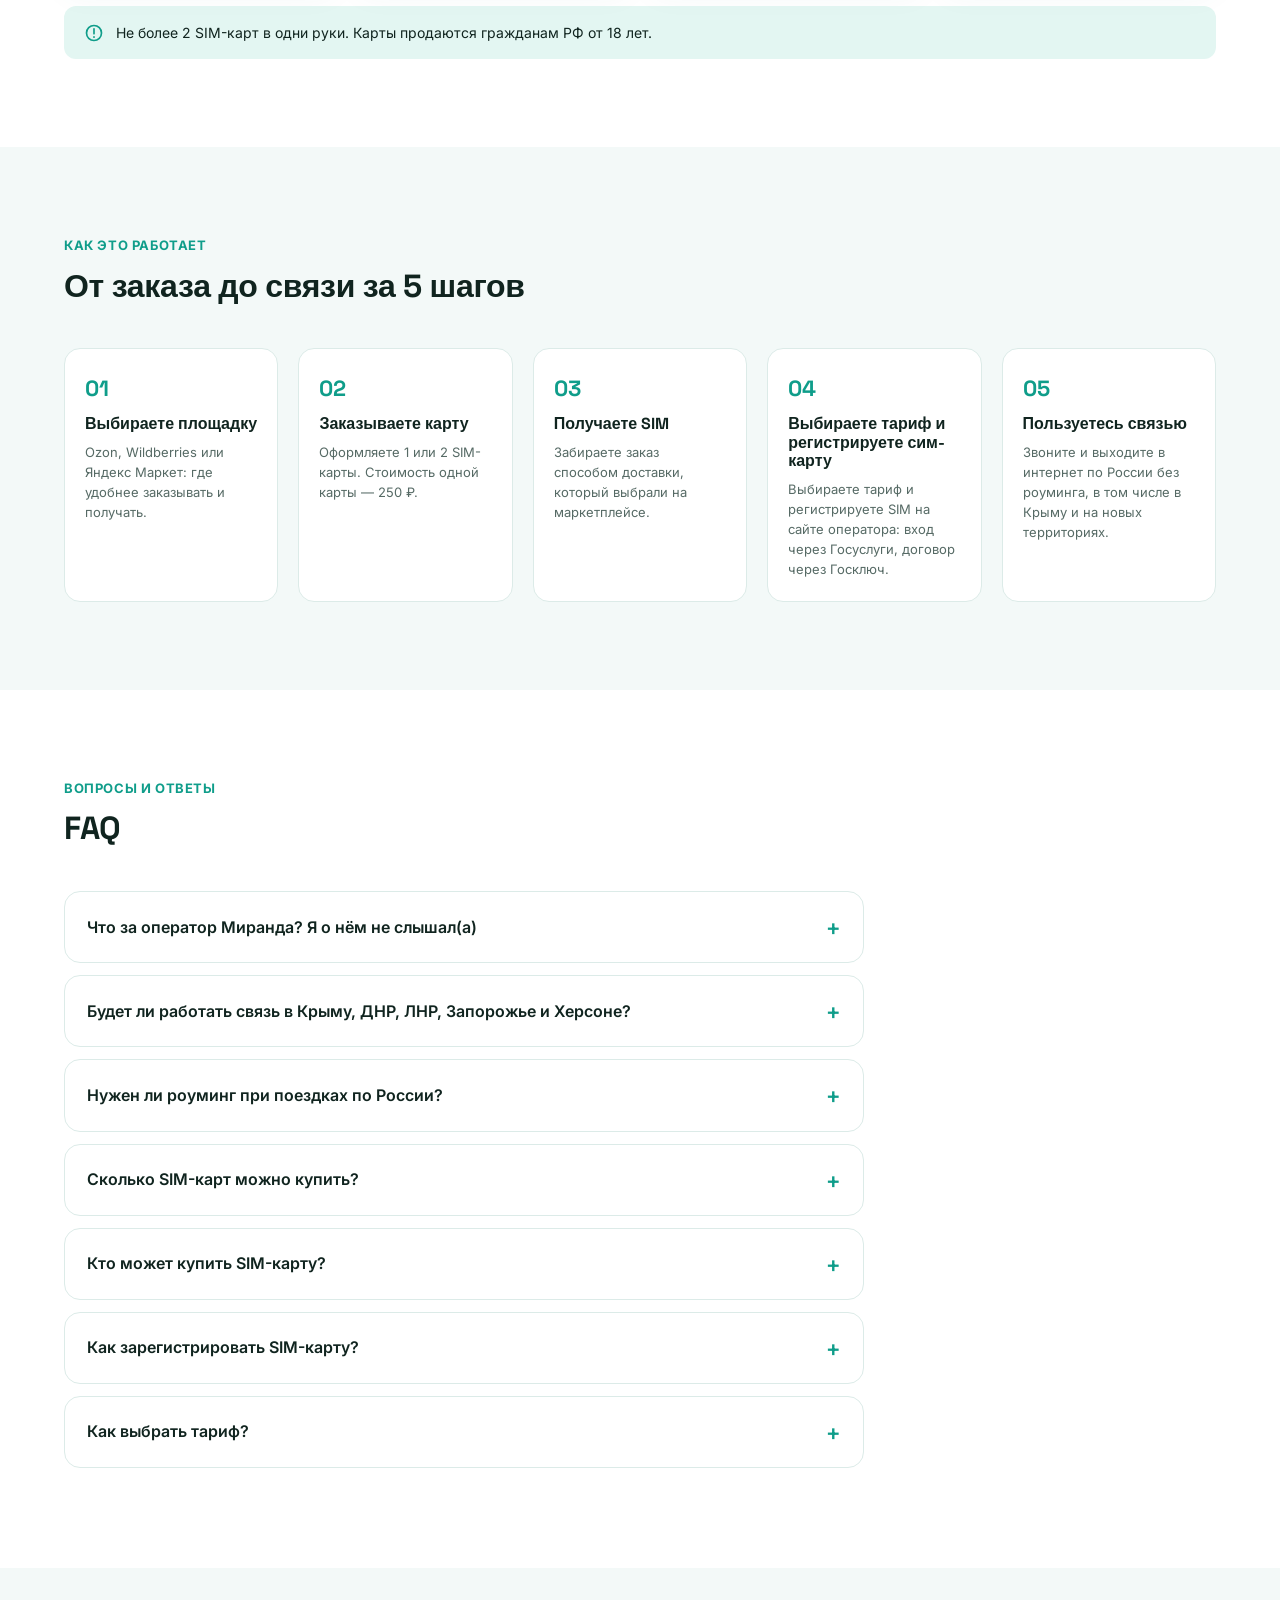
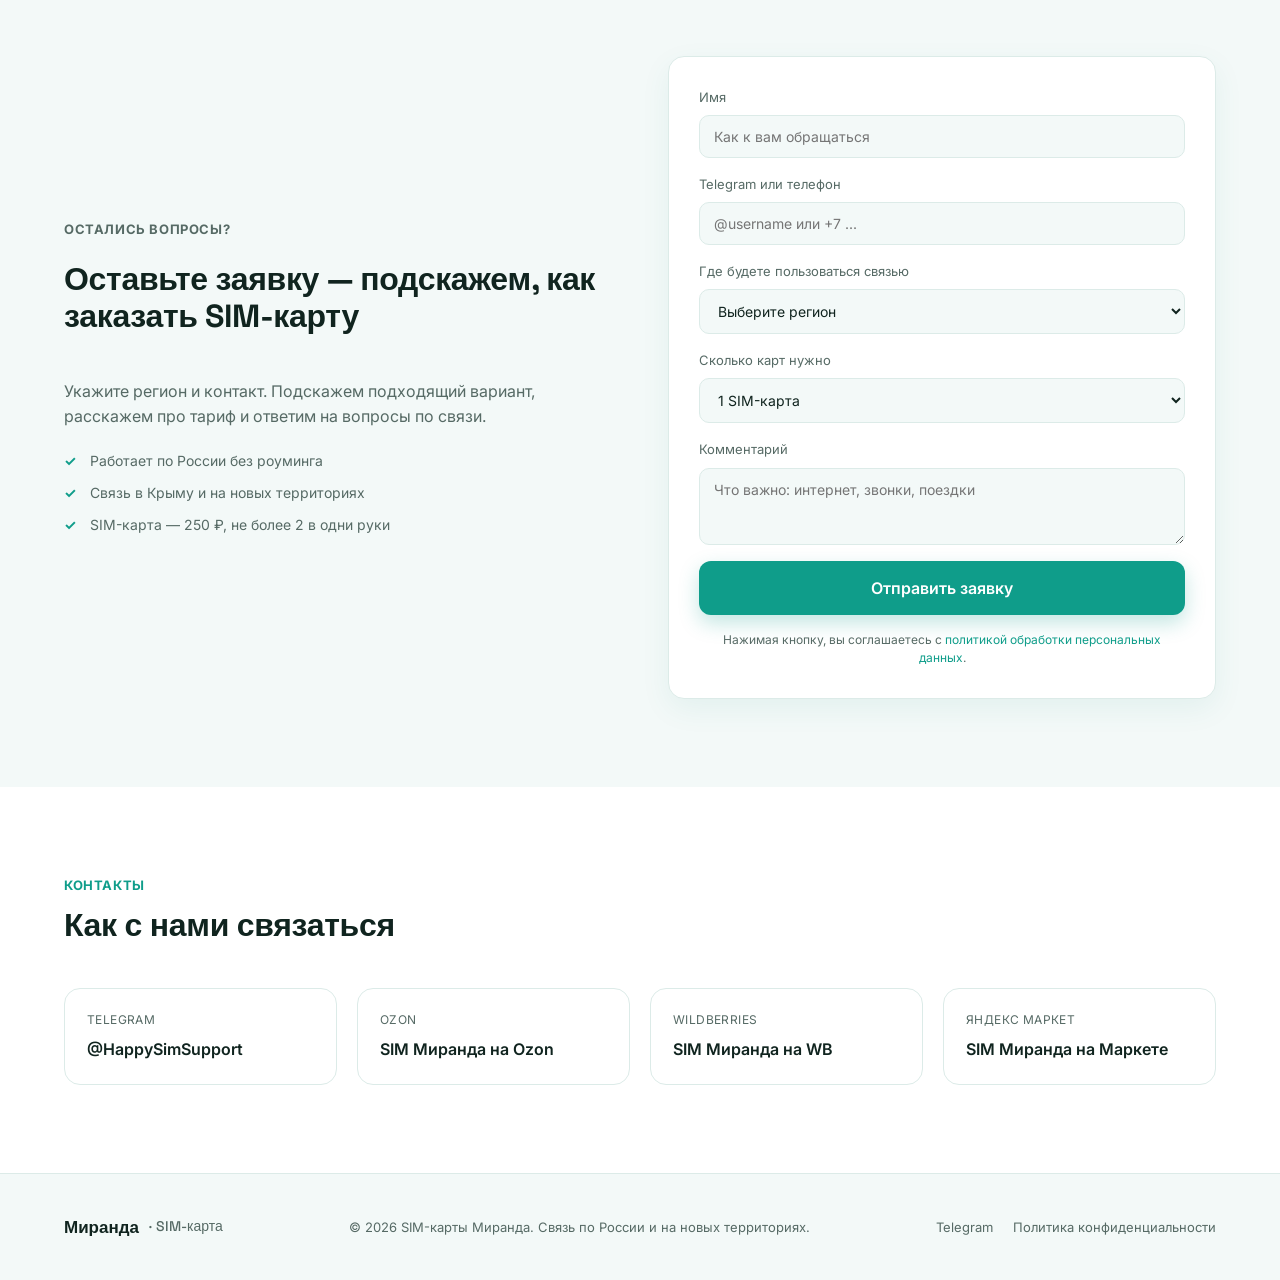
==== commit 0fdc0846: "Правки клиента: контакт @HappySimSupport, шаг 04, тарифы, регистрация SIM" ====
--- a/index.html
+++ b/index.html
@@ -22,12 +22,13 @@
       <a href="#coverage">Покрытие</a>
       <a href="#advantages">Преимущества</a>
       <a href="#prices">Цена</a>
+      <a href="#tariffs">Тарифы</a>
       <a href="#order">Где заказать</a>
       <a href="#faq">Вопросы</a>
       <a href="#contacts">Контакты</a>
     </nav>
     <div class="header__actions">
-      <a href="https://t.me/Aleksandr3330133" class="header__tg" target="_blank" rel="noopener">@Aleksandr3330133</a>
+      <a href="https://t.me/HappySimSupport" class="header__tg" target="_blank" rel="noopener">@HappySimSupport</a>
       <a href="#order" class="btn btn--primary">Заказать SIM</a>
       <button class="burger" id="burger" aria-label="Меню">
         <span></span><span></span><span></span>
@@ -222,8 +223,62 @@
     </div>
   </section>
 
+  <!-- TARIFFS -->
+  <section class="section section--alt" id="tariffs">
+    <div class="container">
+      <p class="section__eyebrow">Тарифы</p>
+      <h2 class="section__title">Четыре тарифа: выбираете тот, что подходит именно вам</h2>
+      <div class="tariffs">
+        <div class="tariff">
+          <h3>Просто М</h3>
+          <div class="tariff__price">350 ₽ / мес<small>плата в месяц</small></div>
+          <ul>
+            <li><span>Минуты по России</span><span>400 мин</span></li>
+            <li><span>СМС по России</span><span>400 смс</span></li>
+            <li><span>Интернет</span><span>30 ГБ</span></li>
+            <li><span>Внутри сети Миранда</span><span>безлимит</span></li>
+          </ul>
+          <p class="tariff__apps"><b>Безлимитные сервисы:</b> Tg, ВК, ОК, MAX, ВК Видео, ВК Клипы, ВК Музыка, ВК Мессенджер, ТамТам</p>
+        </div>
+        <div class="tariff">
+          <h3>Супер М</h3>
+          <div class="tariff__price">400 ₽ / мес<small>с 7-го месяца 500 ₽</small></div>
+          <ul>
+            <li><span>Минуты по России</span><span>600 мин</span></li>
+            <li><span>СМС по России</span><span>600 смс</span></li>
+            <li><span>Интернет</span><span>100 ГБ (с 7-го месяца 50 ГБ)</span></li>
+            <li><span>Внутри сети Миранда</span><span>безлимит</span></li>
+          </ul>
+          <p class="tariff__apps"><b>Безлимитные сервисы:</b> Tg, ВК, ОК, MAX, Ozon, TikTok, Rutube, ВК Видео, ВК Клипы, ВК Музыка, ВК Мессенджер, WB, Lamoda, Авито</p>
+        </div>
+        <div class="tariff">
+          <h3>Ультра М</h3>
+          <div class="tariff__price">700 ₽ / мес<small>плата в месяц</small></div>
+          <ul>
+            <li><span>Минуты по России</span><span>200 мин</span></li>
+            <li><span>СМС по России</span><span>200 смс</span></li>
+            <li><span>Интернет</span><span>100 ГБ</span></li>
+            <li><span>Внутри сети Миранда</span><span>безлимит</span></li>
+          </ul>
+          <p class="tariff__apps"><b>Безлимитные сервисы:</b> Tg, ВК, ОК, MAX, Ozon, ВК Видео, ВК Клипы, ВК Музыка, ВК Мессенджер, WB, Lamoda, Авито</p>
+        </div>
+        <div class="tariff">
+          <h3>Мега М</h3>
+          <div class="tariff__price">900 ₽ / мес<small>с 7-го месяца 1000 ₽</small></div>
+          <ul>
+            <li><span>Минуты по России</span><span>2000 мин</span></li>
+            <li><span>СМС по России</span><span>2000 смс</span></li>
+            <li><span>Интернет</span><span>безлимит</span></li>
+            <li><span>Внутри сети Миранда</span><span>безлимит</span></li>
+          </ul>
+        </div>
+      </div>
+      <p class="price-note" style="margin-top:20px">Звонки и СМС внутри сети Миранда безлимитные на всех тарифах. Тариф выбираете при регистрации SIM-карты.</p>
+    </div>
+  </section>
+
   <!-- ORDER -->
-  <section class="section section--alt" id="order">
+  <section class="section" id="order">
     <div class="container">
       <p class="section__eyebrow">Где заказать</p>
       <h2 class="section__title">Закажите SIM-карту там, где вам удобнее</h2>
@@ -247,7 +302,7 @@
         <div class="market">
           <span class="market__name">Не уверены?</span>
           <p>Напишите нам в Telegram: подскажем, какой вариант выбрать для вашего региона.</p>
-          <a href="https://t.me/Aleksandr3330133" class="btn btn--ghost btn--block btn--sm" target="_blank" rel="noopener">Написать в Telegram</a>
+          <a href="https://t.me/HappySimSupport" class="btn btn--ghost btn--block btn--sm" target="_blank" rel="noopener">Написать в Telegram</a>
         </div>
       </div>
       <div class="limit">
@@ -258,7 +313,7 @@
   </section>
 
   <!-- PROCESS -->
-  <section class="section" id="process">
+  <section class="section section--alt" id="process">
     <div class="container">
       <p class="section__eyebrow">Как это работает</p>
       <h2 class="section__title">От заказа до связи за 5 шагов</h2>
@@ -280,8 +335,8 @@
         </div>
         <div class="step">
           <span class="step__num">04</span>
-          <h3>Выбираете тариф</h3>
-          <p>Подбираете подходящий тариф под свой регион и количество интернета.</p>
+          <h3>Выбираете тариф и регистрируете сим-карту</h3>
+          <p>Выбираете тариф и регистрируете SIM на сайте оператора: вход через Госуслуги, договор через Госключ.</p>
         </div>
         <div class="step">
           <span class="step__num">05</span>
@@ -293,7 +348,7 @@
   </section>
 
   <!-- FAQ -->
-  <section class="section section--alt" id="faq">
+  <section class="section" id="faq">
     <div class="container">
       <p class="section__eyebrow">Вопросы и ответы</p>
       <h2 class="section__title">FAQ</h2>
@@ -319,15 +374,26 @@
           <p>Граждане РФ старше 18 лет. Карта оформляется для личного использования.</p>
         </details>
         <details class="faq__item">
+          <summary>Как зарегистрировать SIM-карту?</summary>
+          <p>Регистрация самостоятельная, для граждан РФ от 18 лет:</p>
+          <ol class="reg-steps">
+            <li>Откройте miranda-media.ru/simid или отсканируйте QR-код из комплекта с картой и нажмите «Начать».</li>
+            <li>Введите серийный номер (ICCID, он под штрихкодом) и нажмите «Далее».</li>
+            <li>Перейдите к выбору тарифа.</li>
+            <li>Войдите через Госуслуги для подтверждения личности и подпишите договор через Госключ.</li>
+            <li>Пополните баланс на последнем этапе регистрации.</li>
+          </ol>
+        </details>
+        <details class="faq__item">
           <summary>Как выбрать тариф?</summary>
-          <p>Тариф вы выбираете сами при подключении карты: под нужное количество интернета и минут. Если сомневаетесь, напишите нам в Telegram, и мы подскажем.</p>
+          <p>Тариф вы выбираете сами при регистрации карты: от 350 ₽ в месяц (Просто М) до безлимитного интернета (Мега М). Подробности — в разделе «Тарифы». Если сомневаетесь, напишите нам в Telegram, и мы подскажем.</p>
         </details>
       </div>
     </div>
   </section>
 
   <!-- FORM -->
-  <section class="section" id="form">
+  <section class="section section--alt" id="form">
     <div class="container form-section">
       <div class="form-section__text">
         <p class="section__eyebrow">Остались вопросы?</p>
@@ -379,14 +445,14 @@
   </section>
 
   <!-- CONTACTS -->
-  <section class="section section--alt" id="contacts">
+  <section class="section" id="contacts">
     <div class="container">
       <p class="section__eyebrow">Контакты</p>
       <h2 class="section__title">Как с нами связаться</h2>
       <div class="contacts">
         <div class="contact-card">
           <span class="contact-card__label">Telegram</span>
-          <a href="https://t.me/Aleksandr3330133" target="_blank" rel="noopener">@Aleksandr3330133</a>
+          <a href="https://t.me/HappySimSupport" target="_blank" rel="noopener">@HappySimSupport</a>
         </div>
         <div class="contact-card">
           <span class="contact-card__label">Ozon</span>
@@ -411,13 +477,13 @@
     <a href="#home" class="logo logo--footer">Миранда <span class="logo__suffix">· SIM-карта</span></a>
     <p>© <span id="year"></span> SIM-карты Миранда. Связь по России и на новых территориях.</p>
     <div class="footer__links">
-      <a href="https://t.me/Aleksandr3330133" target="_blank" rel="noopener">Telegram</a>
+      <a href="https://t.me/HappySimSupport" target="_blank" rel="noopener">Telegram</a>
       <a href="privacy.html" class="footer__policy">Политика конфиденциальности</a>
     </div>
   </div>
 </footer>
 
-<a href="https://t.me/Aleksandr3330133" class="fab" target="_blank" rel="noopener" aria-label="Написать в Telegram">
+<a href="https://t.me/HappySimSupport" class="fab" target="_blank" rel="noopener" aria-label="Написать в Telegram">
   <svg viewBox="0 0 24 24" fill="none"><path d="M21 4L2.5 11.5l6 2 1.5 6 3-4 4.5 3L21 4z" stroke="currentColor" stroke-width="1.8" stroke-linejoin="round"/></svg>
 </a>
 
--- a/styles.css
+++ b/styles.css
@@ -388,7 +388,8 @@
 .net li::before { content: '✓'; position: absolute; left: 0; color: var(--accent); font-weight: 700; }
 .grid--2 { grid-template-columns: repeat(2, 1fr); }
 
-.markets { display: grid; grid-template-columns: repeat(4, 1fr); gap: 20px; }
+.markets { display: grid; grid-template-columns: repeat(4, minmax(0, 1fr)); gap: 20px; }
+.market .btn { white-space: normal; text-align: center; }
 .market { padding: 24px; background: var(--card); border: 1px solid var(--border); border-radius: var(--radius); box-shadow: var(--shadow); display: flex; flex-direction: column; gap: 10px; }
 .market__name { font-family: 'Space Grotesk', sans-serif; font-size: 20px; font-weight: 700; }
 .market p { color: var(--text-dim); font-size: 13.5px; flex-grow: 1; }
@@ -402,8 +403,26 @@
 
 @media (max-width: 900px) {
   .grid--2 { grid-template-columns: 1fr; }
-  .markets { grid-template-columns: repeat(2, 1fr); }
+  .markets { grid-template-columns: repeat(2, minmax(0, 1fr)); }
 }
 @media (max-width: 560px) {
   .markets { grid-template-columns: 1fr; }
 }
+
+/* TARIFFS */
+.tariffs { display: grid; grid-template-columns: repeat(4, minmax(0, 1fr)); gap: 20px; }
+.tariff { background: var(--card); border: 1px solid var(--border); border-radius: var(--radius); padding: 26px 22px; box-shadow: var(--shadow); display: flex; flex-direction: column; gap: 14px; }
+.tariff h3 { font-size: 20px; }
+.tariff__price { font-family: 'Space Grotesk', sans-serif; font-size: 28px; font-weight: 700; color: var(--accent); line-height: 1.1; }
+.tariff__price small { display: block; font-family: 'Inter', sans-serif; font-size: 12px; font-weight: 500; color: var(--text-dim); margin-top: 6px; }
+.tariff ul { display: flex; flex-direction: column; gap: 8px; }
+.tariff li { font-size: 14px; display: flex; justify-content: space-between; gap: 10px; border-bottom: 1px solid var(--border); padding-bottom: 8px; }
+.tariff li span:first-child { color: var(--text-dim); }
+.tariff li span:last-child { font-weight: 600; text-align: right; }
+.tariff__apps { font-size: 12.5px; color: var(--text-dim); margin-top: auto; }
+.tariff__apps b { color: var(--text); font-weight: 600; }
+.reg-steps { counter-reset: rs; display: flex; flex-direction: column; gap: 8px; margin-top: 12px; }
+.reg-steps li { position: relative; padding-left: 30px; font-size: 14px; color: var(--text-dim); }
+.reg-steps li::before { counter-increment: rs; content: counter(rs); position: absolute; left: 0; top: 1px; width: 20px; height: 20px; border-radius: 50%; background: var(--accent-soft); color: var(--accent); font-size: 11px; font-weight: 700; display: flex; align-items: center; justify-content: center; }
+@media (max-width: 1100px) { .tariffs { grid-template-columns: repeat(2, minmax(0, 1fr)); } }
+@media (max-width: 560px) { .tariffs { grid-template-columns: 1fr; } }
